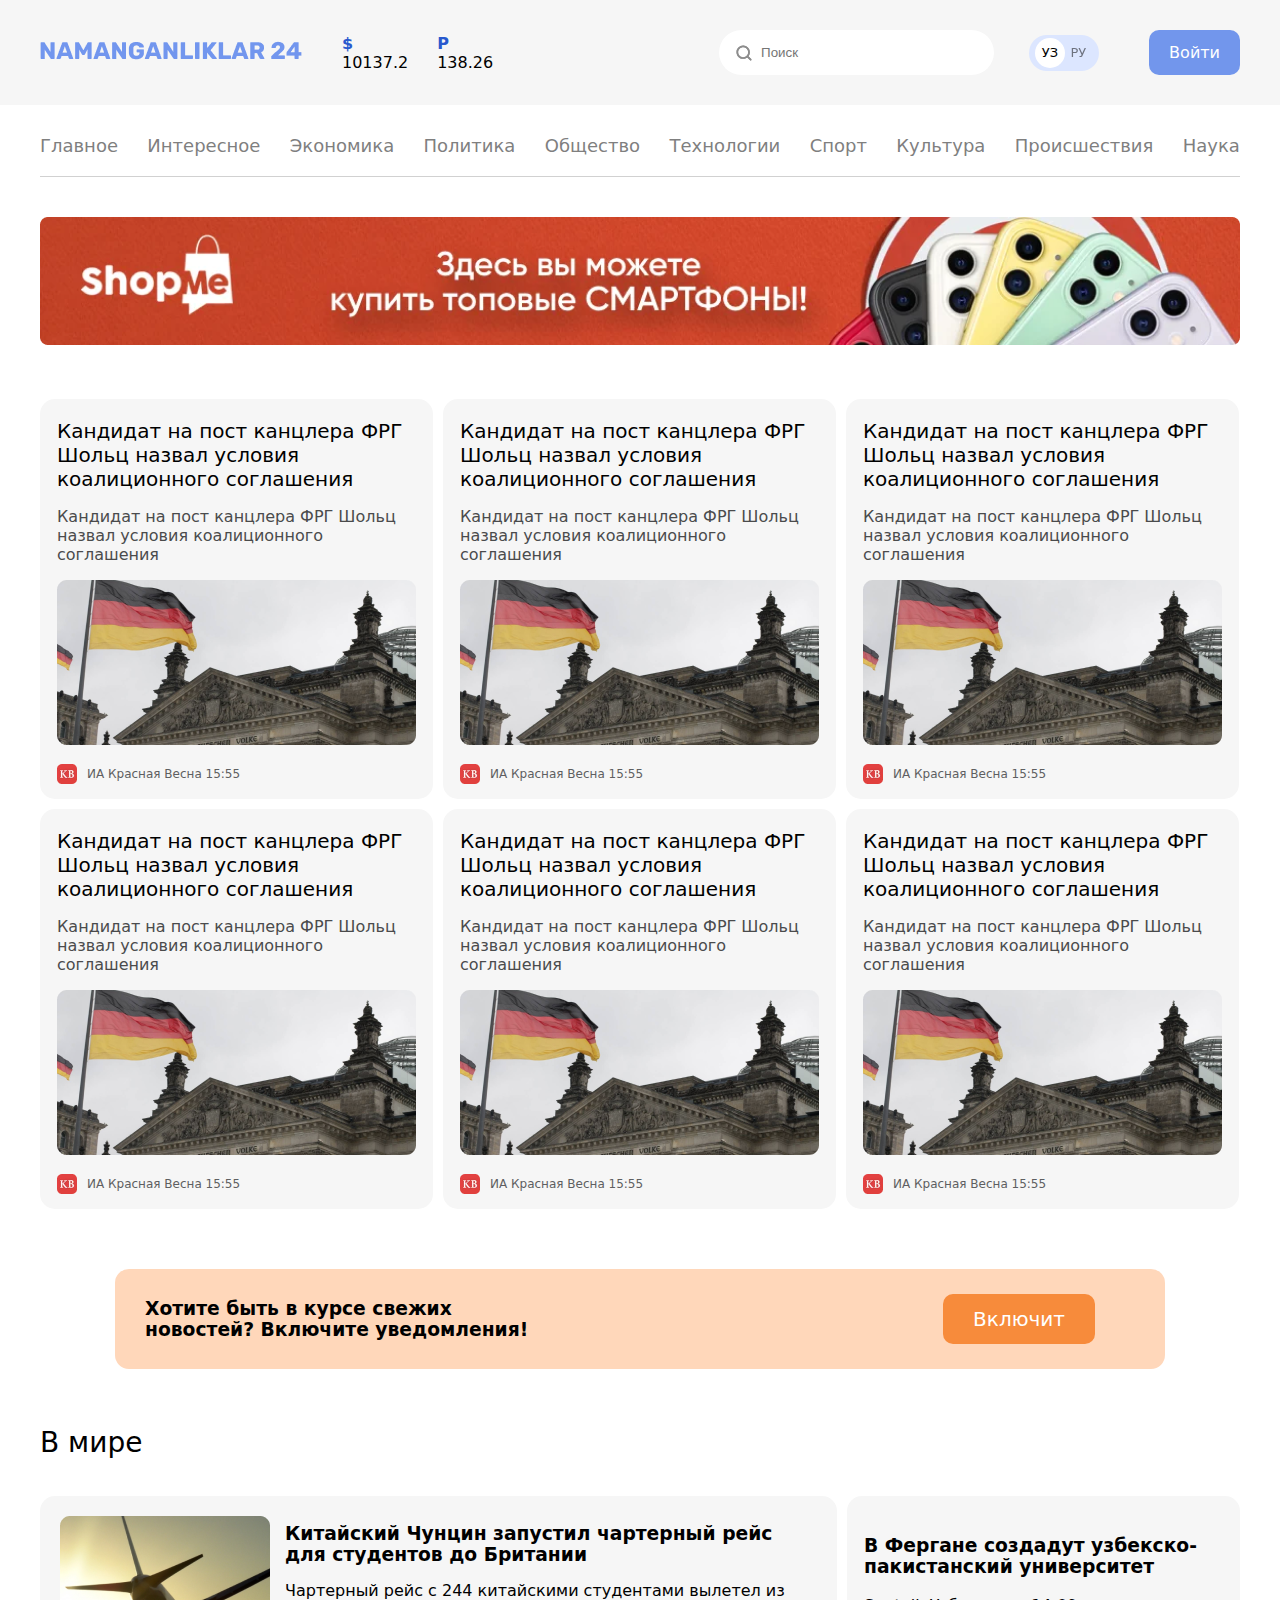
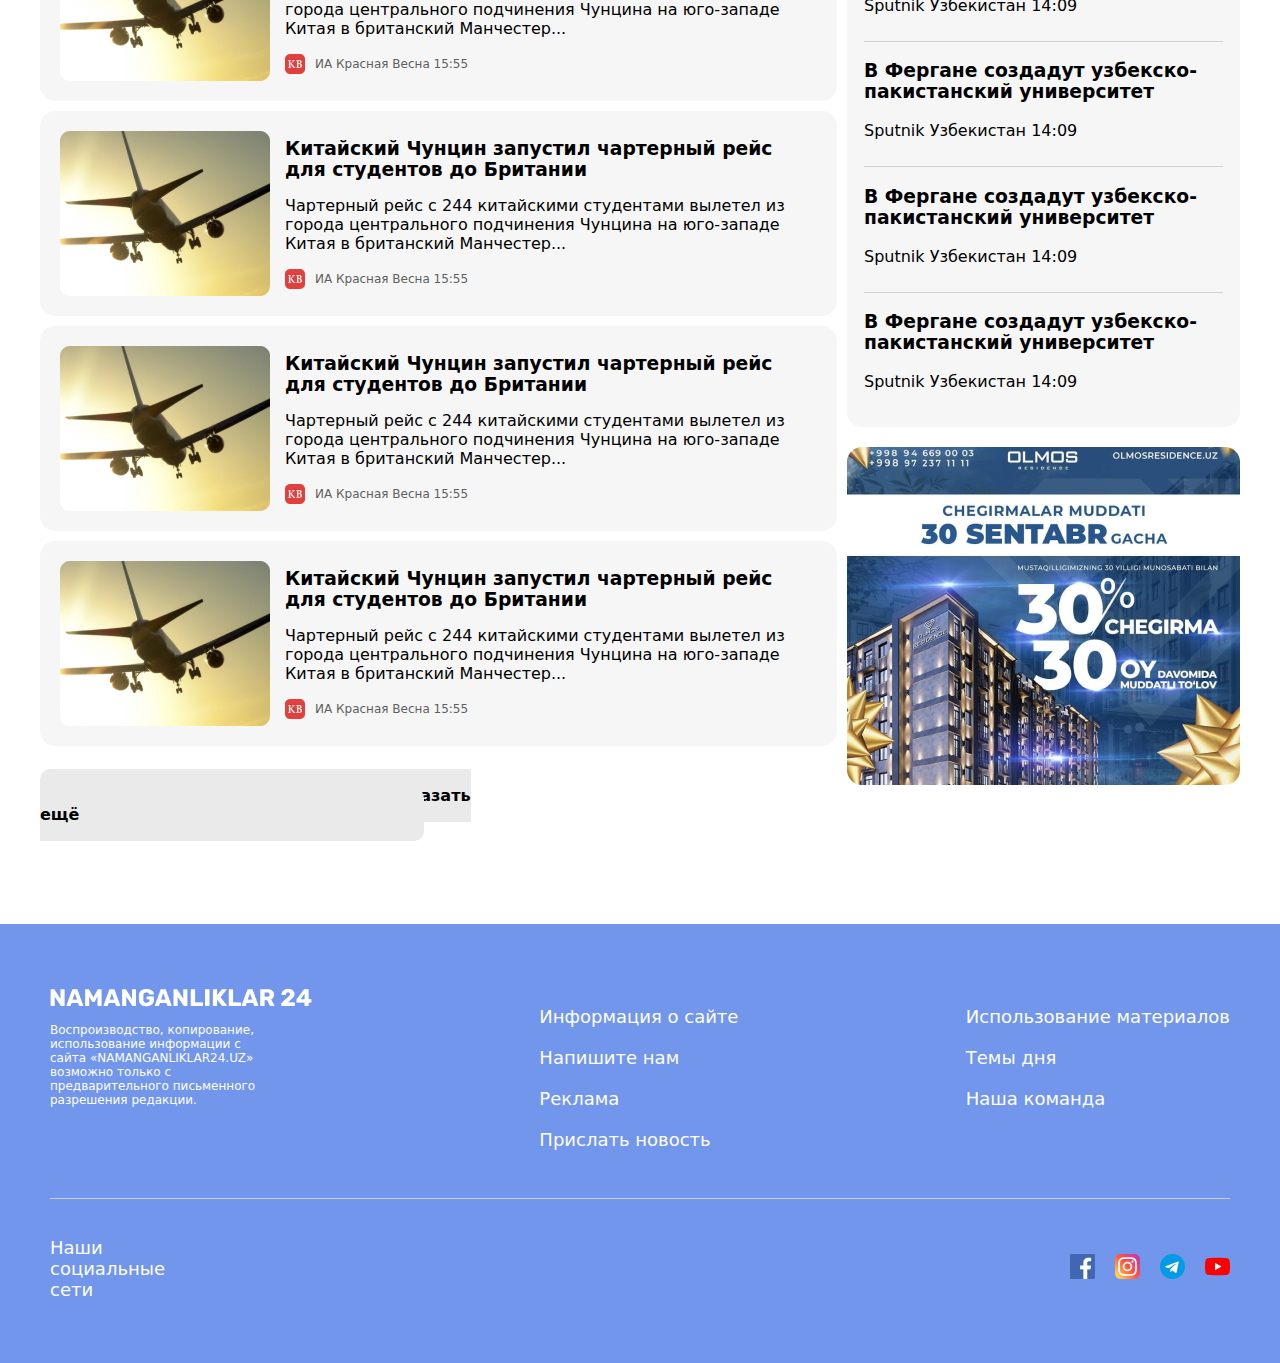
==== index.html @ e64ef589 "namanganliklar is over" ====
<!DOCTYPE html>
<html lang="en">

<head>
    <meta charset="UTF-8">
    <meta http-equiv="X-UA-Compatible" content="IE=edge">
    <meta name="viewport" content="width=device-width, initial-scale=1.0">
    <title> Namanganliklar 24 </title>
    <link rel="stylesheet" href="./css//main.css">
</head>

<body>

    <header class="header-wrapper">
        <div class="container">
            <div class="header-top">
                <a href="./index.html">
                    <img src="./images/logo.png" alt="">
                </a>
                <ul class="currency-list">
                    <li class="currency-list-item"><span class="currency-list-item-symbol">$</span> 10137.2</li>
                    <li class="currency-list-item-end"><span class="currency-list-item-symbol">P</span> 138.26</li>
                </ul>

                <ul class="searchbar-list">
                    <li class="searchbar-list-item-input">
                        <img src="./images/search.svg" alt="">
                        <input class="search-input" type="text" placeholder="Поиск">
                    </li>
                    <li class="searchbar-list-item-lang">
                        <div class="lang-uz">
                            <p class="lang-text">УЗ</p>
                        </div>
                        <div class="lang-ru">
                            <p class="lang-text">РУ</p>
                        </div>
                    </li>
                    <li class="searchbar-list-item-btn">
                        <a class="header-btn" href="#">Войти</a>
                    </li>
                </ul>
            </div>
        </div>
    </header>

    <!-- nav start -->

    <section>
        <div class="container">
            <ul class="nav-list">
                <li class="nav-list-item">Главное</li>
                <li class="nav-list-item">Интересное</li>
                <li class="nav-list-item">Экономика</li>
                <li class="nav-list-item">Политика</li>
                <li class="nav-list-item">Общество</li>
                <li class="nav-list-item">Технологии</li>
                <li class="nav-list-item">Спорт</li>
                <li class="nav-list-item">Культура</li>
                <li class="nav-list-item">Происшествия</li>
                <li class="nav-list-item">Наука</li>
            </ul>
            <aside class="shopme">
                <a href="#" target="blank">
                    <img src="./images/Shopme.png" width="1200" height="128" alt="Shompe banner">
                </a>
            </aside>
        </div>
    </section>

    <!-- News page start -->

    <section>
        <div class="container">
            <ul class="news-list">
                <li class="news-list-item">
                    <h2 class="news-subtilte">Кандидат на пост канцлера ФРГ Шольц назвал условия коалиционного
                        соглашения</h2>
                    <p class="news-list-item-text">Кандидат на пост канцлера ФРГ Шольц назвал условия коалиционного
                        соглашения</p>
                    <img src="./images//flag.png" alt="">
                    <div class="news-list-item-end">
                        <img src="./images/flagin.png" alt="">
                        <p class="news-list-item-bottom-text">ИА Красная Весна <time datetime="2022-06-21 15:55">15:55
                                </timed>
                        </p>
                    </div>
                </li>
                <li class="news-list-item">
                    <h2 class="news-subtilte">Кандидат на пост канцлера ФРГ Шольц назвал условия коалиционного
                        соглашения</h2>
                    <p class="news-list-item-text">Кандидат на пост канцлера ФРГ Шольц назвал условия коалиционного
                        соглашения</p>
                    <img src="./images//flag.png" alt="">
                    <div class="news-list-item-end">
                        <img src="./images/flagin.png" alt="">
                        <p class="news-list-item-bottom-text">ИА Красная Весна <time datetime="2022-06-21 15:55">15:55
                                </timed>
                        </p>
                    </div>
                </li>
                <li class="news-list-item">
                    <h2 class="news-subtilte">Кандидат на пост канцлера ФРГ Шольц назвал условия коалиционного
                        соглашения</h2>
                    <p class="news-list-item-text">Кандидат на пост канцлера ФРГ Шольц назвал условия коалиционного
                        соглашения</p>
                    <img src="./images//flag.png" alt="">
                    <div class="news-list-item-end">
                        <img src="./images/flagin.png" alt="">
                        <p class="news-list-item-bottom-text">ИА Красная Весна <time datetime="2022-06-21 15:55">15:55
                                </timed>
                        </p>
                    </div>
                </li>
                <li class="news-list-item">
                    <h2 class="news-subtilte">Кандидат на пост канцлера ФРГ Шольц назвал условия коалиционного
                        соглашения</h2>
                    <p class="news-list-item-text">Кандидат на пост канцлера ФРГ Шольц назвал условия коалиционного
                        соглашения</p>
                    <img src="./images//flag.png" alt="">
                    <div class="news-list-item-end">
                        <img src="./images/flagin.png" alt="">
                        <p class="news-list-item-bottom-text">ИА Красная Весна <time datetime="2022-06-21 15:55">15:55
                                </timed>
                        </p>
                    </div>
                </li>
                <li class="news-list-item">
                    <h2 class="news-subtilte">Кандидат на пост канцлера ФРГ Шольц назвал условия коалиционного
                        соглашения</h2>
                    <p class="news-list-item-text">Кандидат на пост канцлера ФРГ Шольц назвал условия коалиционного
                        соглашения</p>
                    <img src="./images//flag.png" alt="">
                    <div class="news-list-item-end">
                        <img src="./images/flagin.png" alt="">
                        <p class="news-list-item-bottom-text">ИА Красная Весна <time datetime="2022-06-21 15:55">15:55
                                </timed>
                        </p>
                    </div>
                </li>
                <li class="news-list-item">
                    <h2 class="news-subtilte">Кандидат на пост канцлера ФРГ Шольц назвал условия коалиционного
                        соглашения</h2>
                    <p class="news-list-item-text">Кандидат на пост канцлера ФРГ Шольц назвал условия коалиционного
                        соглашения</p>
                    <img src="./images//flag.png" alt="">
                    <div class="news-list-item-end">
                        <img src="./images/flagin.png" alt="">
                        <p class="news-list-item-bottom-text">ИА Красная Весна <time datetime="2022-06-21 15:55">15:55
                                </timed>
                        </p>
                    </div>
                </li>
            </ul>
        </div>
    </section>

    <!-- Article start -->

    <article>
        <div class="container">
            <div class="article">
                <div class="article-title">
                    <h3>Хотите быть в курсе свежих новостей? Включите уведомления!</h3>
                </div>
                <a class="article-btn" href="#">Включит</a>
            </div>
        </div>
    </article>

    <!-- World news -->

    <section>
        <div class="container">
            <div class="world">
                <h2 class="world-title">В мире</h2>
            </div>
            <div class="world-news">
                <div class="world-news-start">
                    <ul class="world-start-list">
                        <li class="world-start-list-item">
                            <img src="./images/plane.png" alt="">
                            <div class="world-sart-item-wrapper">
                                <a class="world-start-item-link" href="#">
                                    <h3>Китайский Чунцин запустил чартерный рейс для студентов до Британии</h3>
                                </a>
                                <p>Чартерный рейс с 244 китайскими студентами вылетел из города центрального подчинения
                                    Чунцина на юго-западе Китая в британский Манчестер...</p>
                                <div class="news-list-item-end">
                                    <img src="./images/flagin.png" alt="">
                                    <p class="news-list-item-bottom-text">ИА Красная Весна <time
                                            datetime="2022-06-21 15:55">15:55</timed>
                                    </p>
                                </div>
                            </div>
                        </li>
                        <li class="world-start-list-item">
                            <img src="./images/plane.png" alt="">
                            <div class="world-sart-item-wrapper">
                                <a class="world-start-item-link" href="#">
                                    <h3>Китайский Чунцин запустил чартерный рейс для студентов до Британии</h3>
                                </a>
                                <p>Чартерный рейс с 244 китайскими студентами вылетел из города центрального подчинения
                                    Чунцина на юго-западе Китая в британский Манчестер...</p>
                                <div class="news-list-item-end">
                                    <img src="./images/flagin.png" alt="">
                                    <p class="news-list-item-bottom-text">ИА Красная Весна <time
                                            datetime="2022-06-21 15:55">15:55</timed>
                                    </p>
                                </div>
                            </div>
                        </li>
                        <li class="world-start-list-item">
                            <img src="./images/plane.png" alt="">
                            <div class="world-sart-item-wrapper">
                                <a class="world-start-item-link" href="#">
                                    <h3>Китайский Чунцин запустил чартерный рейс для студентов до Британии</h3>
                                </a>
                                <p>Чартерный рейс с 244 китайскими студентами вылетел из города центрального подчинения
                                    Чунцина на юго-западе Китая в британский Манчестер...</p>
                                <div class="news-list-item-end">
                                    <img src="./images/flagin.png" alt="">
                                    <p class="news-list-item-bottom-text">ИА Красная Весна <time
                                            datetime="2022-06-21 15:55">15:55</timed>
                                    </p>
                                </div>
                            </div>
                        </li>
                        <li class="world-start-list-item">
                            <img src="./images/plane.png" alt="">
                            <div class="world-sart-item-wrapper">
                                <a class="world-start-item-link" href="#">
                                    <h3>Китайский Чунцин запустил чартерный рейс для студентов до Британии</h3>
                                </a>
                                <p>Чартерный рейс с 244 китайскими студентами вылетел из города центрального подчинения
                                    Чунцина на юго-западе Китая в британский Манчестер...</p>
                                <div class="news-list-item-end">
                                    <img src="./images/flagin.png" alt="">
                                    <p class="news-list-item-bottom-text">ИА Красная Весна <time
                                            datetime="2022-06-21 15:55">15:55</timed>
                                    </p>
                                </div>
                            </div>
                        </li>
                    </ul>
                    <div class="show-more-wrapper">
                        <a class="show-more" href="#">Показать ещё </a>
                    </div>
                </div>
                <div class="world-news-end">
                    <ul class="world-end-list">
                        <li class="world-end-list-item">
                            <h3 class="world-list-item-end-subtilte">В Фергане создадут узбекско-пакистанский
                                университет</h3>
                            <p class="world-list-end-text">Sputnik Узбекистан <time>14:09</time></p>
                        </li>
                        <li class="world-end-list-item">
                            <h3 class="world-list-item-end-subtilte">В Фергане создадут узбекско-пакистанский
                                университет</h3>
                            <p class="world-list-end-text">Sputnik Узбекистан <time>14:09</time></p>
                        </li>
                        <li class="world-end-list-item">
                            <h3 class="world-list-item-end-subtilte">В Фергане создадут узбекско-пакистанский
                                университет</h3>
                            <p class="world-list-end-text">Sputnik Узбекистан <time>14:09</time></p>
                        </li>
                        <li class="world-end-list-item">
                            <h3 class="world-list-item-end-subtilte">В Фергане создадут узбекско-пакистанский
                                университет</h3>
                            <p class="world-list-end-text">Sputnik Узбекистан <time>14:09</time></p>
                        </li>
                    </ul>
                    <aside class="aside-olmos">
                        <a href="#">
                            <img src="./images//olmos.png" width="393" height="338" alt="Olmos-residence">
                        </a>
                    </aside>
                </div>
            </div>
        </div>
    </section>

    <footer class="footer-wrapper">
        <div class="container">
            <div class="footer">
                <div class="footer-top-item">
                    <div>
                        <a href="index.html">
                            <img src="./images/logo-white.png" alt="">
                        </a>
                        <div class="footer-text-p">
                            <p>Воспроизводство, копирование, использование информации с сайта «NAMANGANLIKLAR24.UZ»
                                возможно только с предварительного письменного разрешения редакции.</p>
                        </div>
                    </div>
                    <ul class="footer-list-start">
                        <li class="footer-list-start-item">Информация о сайте</li>
                        <li class="footer-list-start-item">Напишите нам</li>
                        <li class="footer-list-start-item">Реклама</li>
                        <li class="footer-list-start-item">Прислать новость</li>
                    </ul>
                    <ul class="footer-list-end">
                        <li class="footer-list-end-item">Использование материалов</li>
                        <li class="footer-list-end-item">Темы дня</li>
                        <li class="footer-list-end-item">Наша команда</li>
                    </ul>
                </div>

                <div class="footer-seperator"></div>
                <div class="footer-bottom-item">
                    <div class="copyright-wrapper">
                        <p class="copyright">Наши социальные сети</p>
                    </div>
                    <ul class="footer-list-icon">
                        <li class="footer-list-icon-item">
                            <a href="https://www.facebook.com/" target="blank">
                                <img src="./images/facebook.png" alt="">
                            </a>
                        </li>
                        <li class="footer-list-icon-item">
                            <a href="https://www.twitter.com/" target="blank">
                                <img src="./images/instagram.png" alt="">
                            </a>
                        </li>
                        <li class="footer-list-icon-item">
                            <a href="https://www.instagram.com/" target="blank">
                                <img src="./images/telegram.png" alt="">
                            </a>
                        </li>
                        <li class="footer-list-icon-item">
                            <a href="https://www.instagram.com/" target="blank">
                                <img src="./images/youtube.png" alt="">
                            </a>
                        </li>
                    </ul>
                </div>
            </div>
    </footer>
</body>

</html>
---- css/main.css ----
*{
    box-sizing: border-box;
}

body{
    margin: 0;
    font-family: system-ui, -apple-system, BlinkMacSystemFont, 'Segoe UI', Roboto, Oxygen, Ubuntu, Cantarell, 'Open Sans', 'Helvetica Neue', sans-serif;
}

.container{
    width: 1240px;
    margin: 0 auto;
    padding: 0px 20px;
}

.header-wrapper{
    background-color: #F6F6F6;
    padding: 30px 0px;
}

.header-top{
    display: flex;
    align-items: center;
}

.currency-list{
    display: flex;
    align-items: center;
    list-style: none;
    margin: 0;
    padding: 0;
}

.currency-list-item{
    margin-right: 25px;
    margin-left: 40px;
}

.currency-list-item-symbol{
    font-size: 16px;
    font-weight: 750;
    color:#2959CE;
}

.searchbar-list{
    display: flex;
    align-items: center;
    margin: 0;
    padding: 0;
}

.searchbar-list-item{
    display: flex;
}

.searchbar-list-item-input{
    width: 275px;
    height: 45px;
    display: flex;
    align-items: center;
    margin-left: 220px;
    padding: 0px 15px;
    background: #FFFFFF;
    border-radius: 60px;
}

.search-input{
    margin-left: 5px;
    border: none;
    outline: none;
}

.searchbar-list-item-lang{
    display: flex;
    align-items: center;
    justify-content: space-around;
    width: 70px;
    background-color:#DCE6FF;
    border-radius: 40px;
    margin-left: 35px;
    padding: 3px 10px 3px 3px;
}

.lang-uz{
    width: 30px;
    height: 30px;
    display: flex;
    align-items: center;
    justify-content: center;
    border-radius: 50%;
    background-color: #fff;
}

.lang-ru{
    opacity: 0.5;
}

.lang-text{
    font-size: 13px;
    font-weight: 500;
    margin: 0;
}

.searchbar-list-item-btn{
    list-style: none;
    margin-left: 50px;
}

.header-btn{
    text-decoration: none;
    padding: 13px 20px;
    background: #7296EC;
    border-radius: 10px;
    color: #fff;
    font-weight: 500;
}

/* Nav start */

.nav-list{
    display: flex;
    align-items: center;
    justify-content: space-between;
    list-style: none;
    margin: 0;
    padding: 30px 0px 20px 0px;
    border-bottom: 1px solid #D1D1D1;
}

.nav-list-item{
    font-size: 18px;
    color:#7F7F7F;
    font-weight: 500;
}

.shopme{
    margin-top: 40px;
}

/* News page start */

.news-list{
    display: flex;
    flex-wrap: wrap;
    list-style: none;
    margin: 40px 0px 0px 0px;
    padding: 0;
}

.news-list-item{
    width: 393px;
    margin: 10px 10px 0px 0px;
    padding: 20px 17px 15px;
    background-color: #F6F6F6;
    border-radius: 15px;
}

.news-list-item:nth-child(3){
    margin-right: 0px;
}
.news-list-item:last-child{
    margin-right: 0px;
}

.news-subtilte{
    font-size: 20px;
    font-weight: 500;
    margin: 0;
}

.news-list-item-text{
    color: #4A4B4C;
    font-weight: 450;
}

.news-list-item-end{
    display: flex;
    align-items: center;
    margin: 15px 0px 0px 0px;
}

.news-list-item-bottom-text{
    font-size: 12px;
    margin: 0;
    margin-left: 10px;
    color: #5E5F61;
}

/* Article */

.article{
    width: 1050px;
    height: 100px;
    display: flex;
    align-items: center;
    justify-content: space-between;
    background-color: #FFD7BA;
    border-radius: 14px;
    margin: 0 auto;
    margin-top: 60px;
    padding: 0px 70px 0px 30px;
}

.article-title{
    width: 404px;
}

.article-btn{
    text-decoration: none;
    padding: 13px 30px;
    background: #F78B3B;
    border-radius: 10px;
    font-size: 20px;
    color: #fff;
    font-weight: 500;
}

/* World news start */

.world-news{
    display: flex;
    padding-bottom: 100px;
}

.world-title{
    font-size: 28px;
    font-weight: 500;
    line-height: 28px;
    margin-top: 60px;
}

.world-start-list{
    padding: 0;
}

.world-start-list-item{
    width: 797px;
    display: flex;
    align-items: center;
    margin-top: 10px;
    padding: 20px 20px;
    background-color: #F6F6F6;
    border-radius: 15px;
}

.world-sart-item-wrapper{
    margin-left: 15px;
}

.world-start-item-link{
    text-decoration: none;
    color: #000;
}

.world-start-item-link h3{
    margin: 0;
}

.show-more-wrapper{
    margin-top: 40px;
}

.show-more{
    text-decoration: none;
    padding: 17px 345px;
    background-color:#EAEAEA;
    border-radius: 10px;
    color: #000;
    font-weight: 600;
}

.world-end-list{
    width: 393px;
    background: #F6F6F6;
    border-radius: 15px;
    margin-left: 10px;
    padding: 20px 17px;
    list-style: none;
}

.world-list-item-end-title{
    margin: 0;
}

.world-list-item-end-subtitle{
    font-size: 18px;
    font-weight: 500;
}

.world-end-list-item{
    padding-bottom: 10px;
    border-bottom: 1px solid #D2D2D2;
}

.world-end-list-item:last-child{
    border: none;
    padding: 0;
}
.aside-olmos{
    margin-top: 20px;
    margin-left: 10px;
}

/* Footer start */
.footer-wrapper{
    background-color: #7296EC;
}

.footer{
    width: 1180px;
    margin: 0 auto;
    padding-top: 64px;
    padding-bottom: 45px;
}

.footer-top-item{
    display: flex;
    justify-content: space-between;
}

.footer-text-p{
    width: 229px;
    font-size: 12px;
    font-weight: 500;
    color: #fff; 
    margin-bottom: 58px;  
}

.footer-list-start{
    list-style: none;
    font-size: 18px;
    color: #fff;
    font-weight: 500;
}

.footer-list-start-item{
    margin-top: 20px;
}

.footer-list-start-item:nth-child(1){
    margin-top: 0;
}

.footer-list-end{
    list-style: none;
    font-size: 18px;
    color: #fff;
    font-weight: 500;
}

.footer-list-end-item{
    margin-top: 20px;
}

.footer-list-end-item:nth-child(1){
    margin-top: 0;
}

.footer-seperator{
    width: 100%;
    height: 1px;
    margin: 30px 0px 20px 0px;
    background-color:#CECECE;
}

.footer-bottom-item{
    display: flex;
    align-items: center;
    justify-content: space-between;
}

.copyright-wrapper{
    width: 160px;
}

.copyright{
    color: #fff;
    font-size: 18px;
    font-weight: 500;
}

.footer-list-icon{
    display: flex;
    align-items: center;
    list-style: none;
}

.footer-list-icon-item{
    margin-right: 20px;
}

.footer-list-icon-item:last-child{
    margin-right: 0;
}
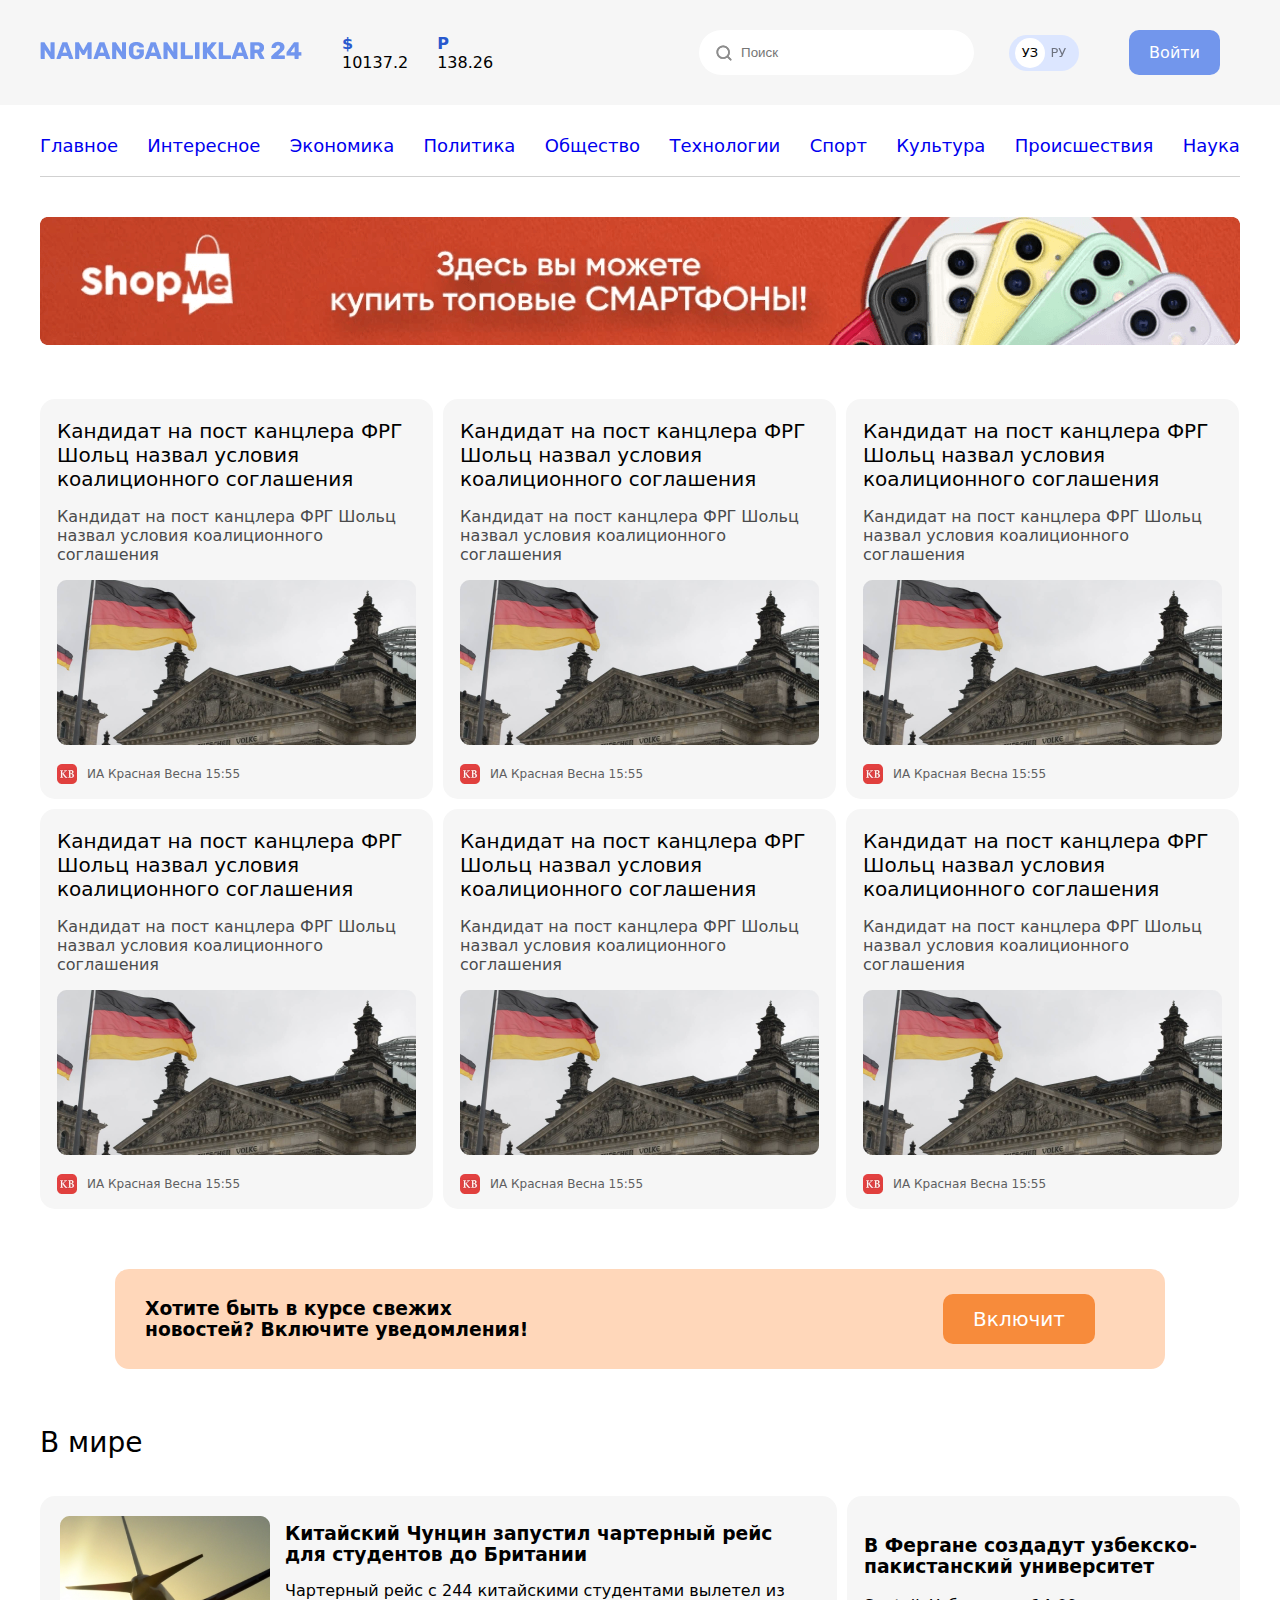
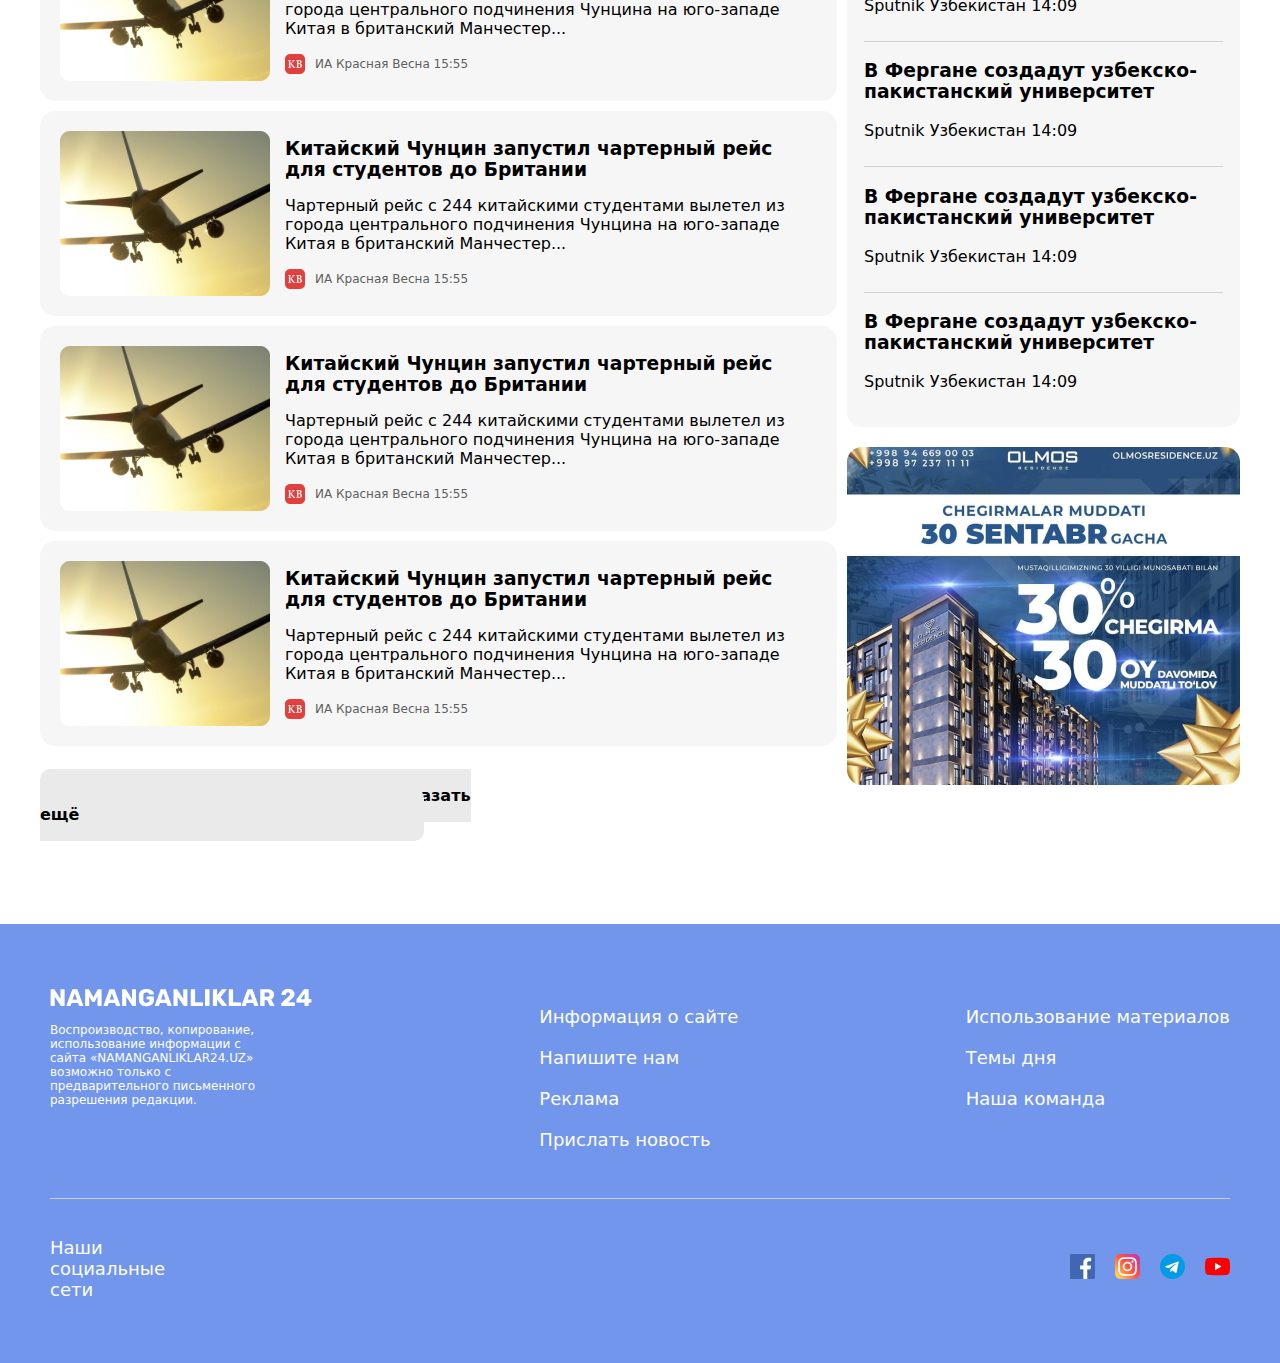
==== commit 29875eda: "Interesting page is over" ====
--- a/index.html
+++ b/index.html
@@ -48,25 +48,50 @@
     <section>
         <div class="container">
             <ul class="nav-list">
-                <li class="nav-list-item">Главное</li>
-                <li class="nav-list-item">Интересное</li>
-                <li class="nav-list-item">Экономика</li>
-                <li class="nav-list-item">Политика</li>
-                <li class="nav-list-item">Общество</li>
-                <li class="nav-list-item">Технологии</li>
-                <li class="nav-list-item">Спорт</li>
-                <li class="nav-list-item">Культура</li>
-                <li class="nav-list-item">Происшествия</li>
-                <li class="nav-list-item">Наука</li>
+                <li class="nav-list-item">
+                    <a href="index.html">Главное</a>
+                </li>
+                <li class="nav-list-item">
+                    <a href="interesting.html">Интересное</a>
+                </li>
+                <li class="nav-list-item">
+                    <a href="#">Экономика</a>
+                </li>
+                <li class="nav-list-item">
+                    <a href="#">Политика</a>
+                </li>
+                <li class="nav-list-item">
+                    <a href="#">Общество</a>
+                </li>
+                <li class="nav-list-item">
+                    <a href="#">Технологии</a>
+                </li>
+                <li class="nav-list-item">
+                    <a href="#">Спорт</a>
+                </li>
+                <li class="nav-list-item">
+                    <a href="#">Культура</a>
+                </li>
+                <li class="nav-list-item">
+                    <a href="#">Происшествия</a>
+                </li>
+                <li class="nav-list-item">
+                    <a href="#">Наука</a>
+                </li>
             </ul>
             <aside class="shopme">
                 <a href="#" target="blank">
-                    <img src="./images/Shopme.png" width="1200" height="128" alt="Shompe banner">
+                    <img src="./images/shop-me-red.png"
+                     width="1200" 
+                     height="128"
+                     srcset="./images/shop-me-red.png 1x, ./images/shop-me-red-retina.png 2x"
+                     alt="Shompe banner">
                 </a>
             </aside>
         </div>
     </section>
 
+    
     <!-- News page start -->
 
     <section>
--- a/css/main.css
+++ b/css/main.css
@@ -15,10 +15,11 @@
 
 .header-wrapper{
     background-color: #F6F6F6;
+}
+
+.header-top{
+    width: 1180px;
     padding: 30px 0px;
-}
-
-.header-top{
     display: flex;
     align-items: center;
 }
@@ -58,7 +59,7 @@
     height: 45px;
     display: flex;
     align-items: center;
-    margin-left: 220px;
+    margin-left: 200px;
     padding: 0px 15px;
     background: #FFFFFF;
     border-radius: 60px;
@@ -127,9 +128,9 @@
     border-bottom: 1px solid #D1D1D1;
 }
 
-.nav-list-item{
-    font-size: 18px;
-    color:#7F7F7F;
+.nav-list-item a{
+    text-decoration: none;
+    font-size: 18px;
     font-weight: 500;
 }
 
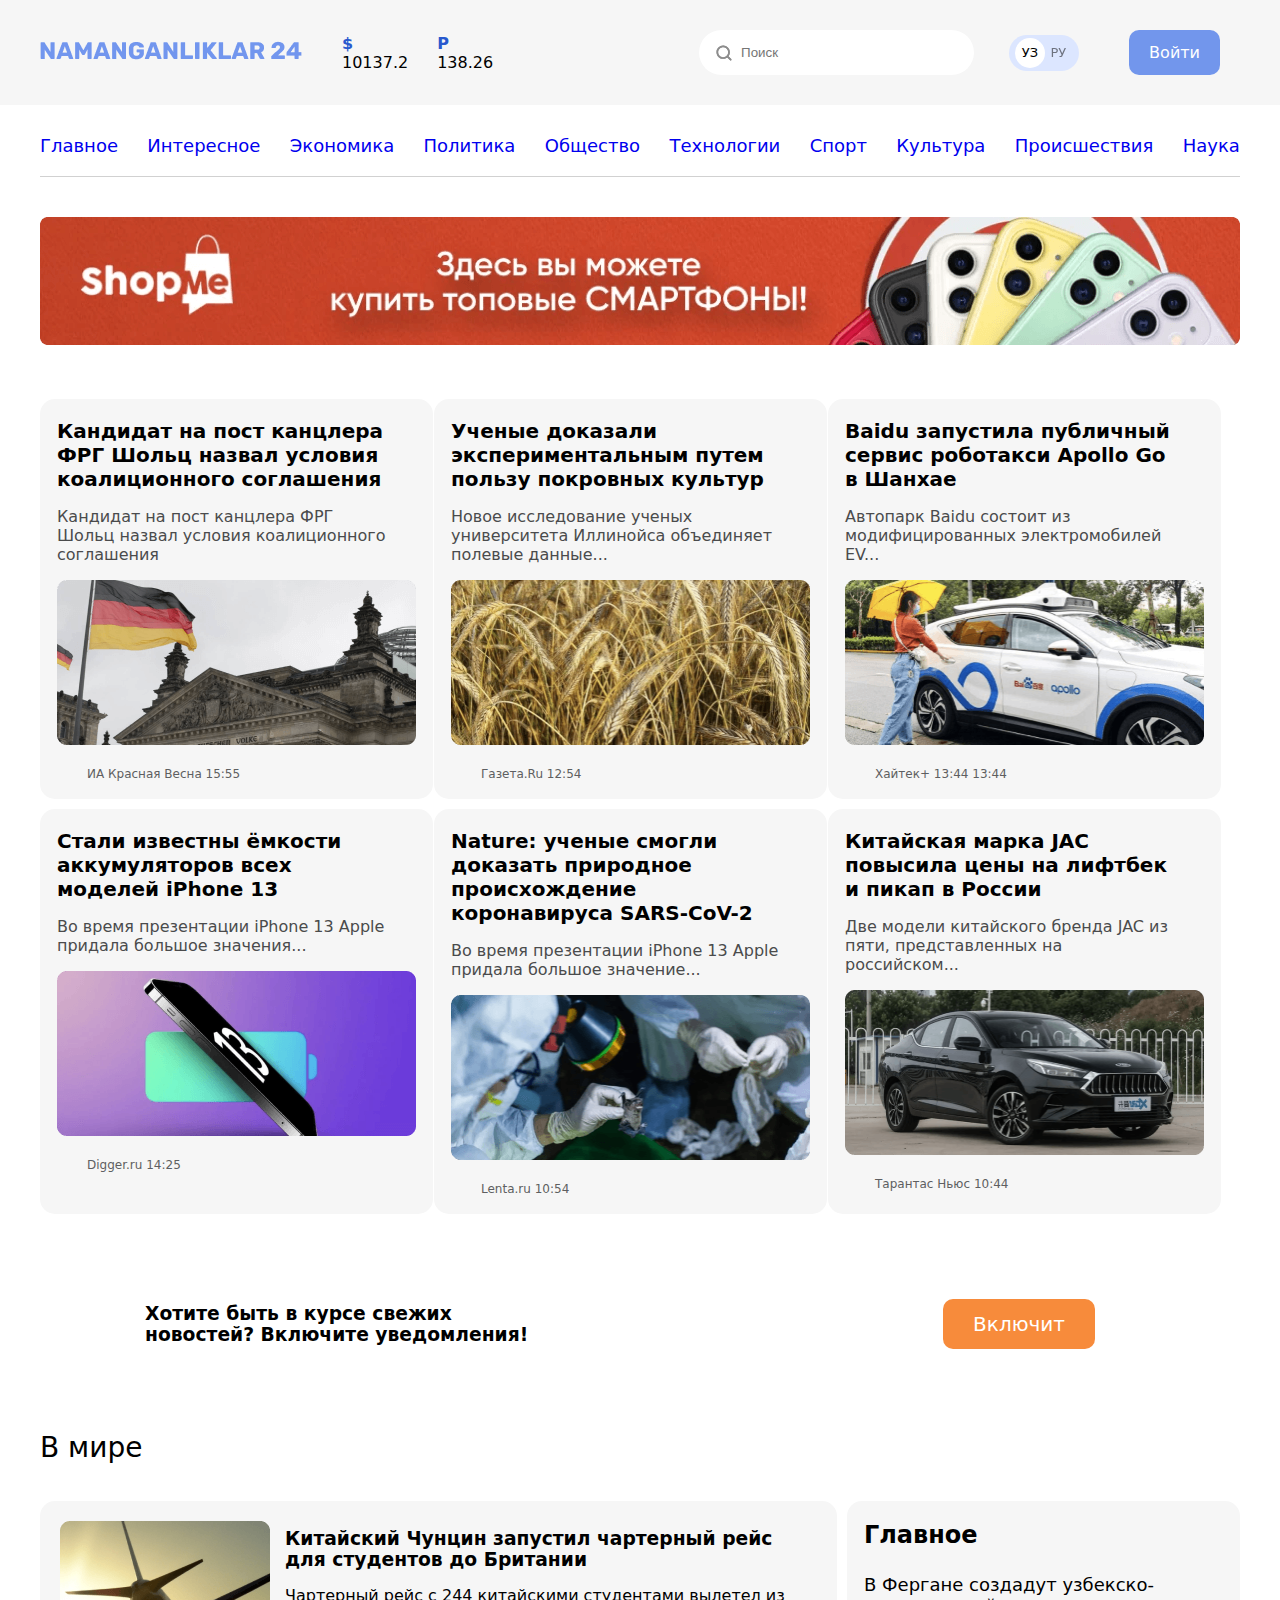
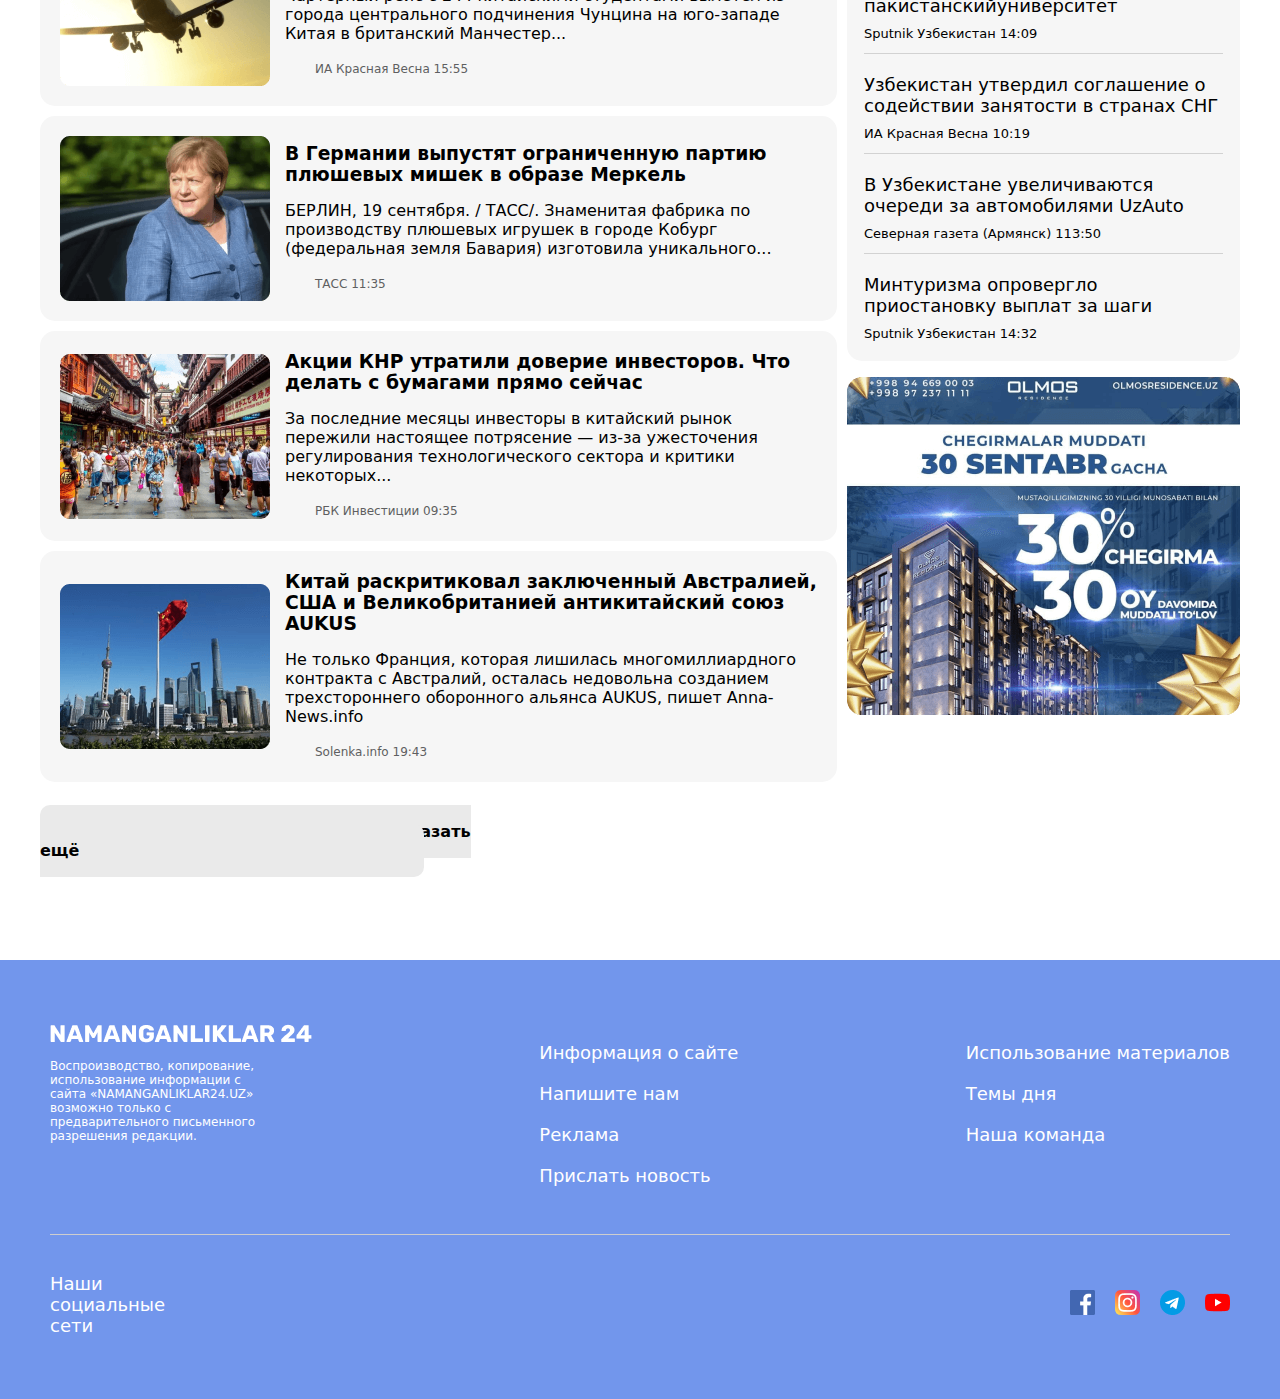
==== commit 79065f65: "Add to background image and before-after" ====
--- a/index.html
+++ b/index.html
@@ -81,10 +81,10 @@
             </ul>
             <aside class="shopme">
                 <a href="#" target="blank">
-                    <img src="./images/shop-me-red.png"
+                    <img src="./images/shopme.png"
                      width="1200" 
                      height="128"
-                     srcset="./images/shop-me-red.png 1x, ./images/shop-me-red-retina.png 2x"
+                     srcset="./images/shopme.png 1x, ./images/2x/shopme2x.png 2x"
                      alt="Shompe banner">
                 </a>
             </aside>
@@ -102,76 +102,89 @@
                         соглашения</h2>
                     <p class="news-list-item-text">Кандидат на пост канцлера ФРГ Шольц назвал условия коалиционного
                         соглашения</p>
-                    <img src="./images//flag.png" alt="">
+                    <img src="./images/flag1x.png" 
+                    width="359"
+                    height="165"
+                    srcset="images/flag1x.png 1x, images/2x/flag2x.png 2x"
+                    alt="Germany flag">
                     <div class="news-list-item-end">
-                        <img src="./images/flagin.png" alt="">
-                        <p class="news-list-item-bottom-text">ИА Красная Весна <time datetime="2022-06-21 15:55">15:55
-                                </timed>
-                        </p>
-                    </div>
-                </li>
-                <li class="news-list-item">
-                    <h2 class="news-subtilte">Кандидат на пост канцлера ФРГ Шольц назвал условия коалиционного
-                        соглашения</h2>
-                    <p class="news-list-item-text">Кандидат на пост канцлера ФРГ Шольц назвал условия коалиционного
-                        соглашения</p>
-                    <img src="./images//flag.png" alt="">
-                    <div class="news-list-item-end">
-                        <img src="./images/flagin.png" alt="">
-                        <p class="news-list-item-bottom-text">ИА Красная Весна <time datetime="2022-06-21 15:55">15:55
-                                </timed>
-                        </p>
-                    </div>
-                </li>
-                <li class="news-list-item">
-                    <h2 class="news-subtilte">Кандидат на пост канцлера ФРГ Шольц назвал условия коалиционного
-                        соглашения</h2>
-                    <p class="news-list-item-text">Кандидат на пост канцлера ФРГ Шольц назвал условия коалиционного
-                        соглашения</p>
-                    <img src="./images//flag.png" alt="">
-                    <div class="news-list-item-end">
-                        <img src="./images/flagin.png" alt="">
-                        <p class="news-list-item-bottom-text">ИА Красная Весна <time datetime="2022-06-21 15:55">15:55
-                                </timed>
-                        </p>
-                    </div>
-                </li>
-                <li class="news-list-item">
-                    <h2 class="news-subtilte">Кандидат на пост канцлера ФРГ Шольц назвал условия коалиционного
-                        соглашения</h2>
-                    <p class="news-list-item-text">Кандидат на пост канцлера ФРГ Шольц назвал условия коалиционного
-                        соглашения</p>
-                    <img src="./images//flag.png" alt="">
-                    <div class="news-list-item-end">
-                        <img src="./images/flagin.png" alt="">
-                        <p class="news-list-item-bottom-text">ИА Красная Весна <time datetime="2022-06-21 15:55">15:55
-                                </timed>
-                        </p>
-                    </div>
-                </li>
-                <li class="news-list-item">
-                    <h2 class="news-subtilte">Кандидат на пост канцлера ФРГ Шольц назвал условия коалиционного
-                        соглашения</h2>
-                    <p class="news-list-item-text">Кандидат на пост канцлера ФРГ Шольц назвал условия коалиционного
-                        соглашения</p>
-                    <img src="./images//flag.png" alt="">
-                    <div class="news-list-item-end">
-                        <img src="./images/flagin.png" alt="">
-                        <p class="news-list-item-bottom-text">ИА Красная Весна <time datetime="2022-06-21 15:55">15:55
-                                </timed>
-                        </p>
-                    </div>
-                </li>
-                <li class="news-list-item">
-                    <h2 class="news-subtilte">Кандидат на пост канцлера ФРГ Шольц назвал условия коалиционного
-                        соглашения</h2>
-                    <p class="news-list-item-text">Кандидат на пост канцлера ФРГ Шольц назвал условия коалиционного
-                        соглашения</p>
-                    <img src="./images//flag.png" alt="">
-                    <div class="news-list-item-end">
-                        <img src="./images/flagin.png" alt="">
-                        <p class="news-list-item-bottom-text">ИА Красная Весна <time datetime="2022-06-21 15:55">15:55
-                                </timed>
+                        <p class="news-list-item-bottom-text">ИА Красная Весна 
+                            <time datetime="2022-06-21 15:55">15:55</timed>
+                        </p>
+                    </div>
+                </li>
+                <li class="news-list-item">
+                    <h2 class="news-subtilte">Ученые доказали экспериментальным путем пользу покровных культур</h2>
+                    <p class="news-list-item-text">Новое исследование ученых университета Иллинойса объединяет полевые данные... </p>
+                        <img src="./images/wheat.png" 
+                        width="359"
+                        height="165"
+                        srcset="images/wheat.png 1x, images/2x/wheat2x.png 2x"
+                        alt="Wheat">
+                    <div class="news-list-item-end wheat">
+                        <p class="news-list-item-bottom-text">
+                            Газета.Ru  
+                            <time datetime="2022-06-21 15:55">12:54</timed>
+                        </p>
+                    </div>
+                </li>
+                <li class="news-list-item">
+                    <h2 class="news-subtilte">Baidu запустила публичный сервис роботакси Apollo Go в Шанхае</h2>
+                    <p class="news-list-item-text">Автопарк Baidu состоит из модифицированных электромобилей EV... </p>
+                        <img src="./images/car1x.png" 
+                        width="359"
+                        height="165"
+                        srcset="images/car1x.png 1x, images/2x/car2x.png 2x"
+                        alt="Appolo car">
+                    <div class="news-list-item-end xaytek">
+                        <p class="news-list-item-bottom-text">
+                            Хайтек+ 13:44 
+                            <time datetime="2022-06-21 15:55">13:44</timed>
+                        </p>
+                    </div>
+                </li>
+                <li class="news-list-item">
+                    <h2 class="news-subtilte">Стали известны ёмкости аккумуляторов всех моделей iPhone 13</h2>
+                    <p class="news-list-item-text">Во время презентации iPhone 13 Apple придала большое значения...</p>
+                        <img src="./images/phone.png" 
+                        width="359"
+                        height="165"
+                        srcset="images/phone.png 1x, images/2x/phone2x.png 2x"
+                        alt="iPhone 13">
+                    <div class="news-list-item-end digger">
+                        <p class="news-list-item-bottom-text">
+                            Digger.ru  
+                            <time datetime="2022-06-21 15:55">14:25</timed>
+                        </p>
+                    </div>
+                </li>
+                <li class="news-list-item">
+                    <h2 class="news-subtilte">Nature: ученые смогли доказать природное происхождение коронавируса SARS-CoV-2</h2>
+                    <p class="news-list-item-text">Во время презентации iPhone 13 Apple придала большое значение...</p>
+                        <img src="./images/covid.png" 
+                        width="359"
+                        height="165"
+                        srcset="images/covid.png 1x, images/2x/covid2x.png 2x"
+                        alt="Covid 19">
+                    <div class="news-list-item-end lenta">
+                        <p class="news-list-item-bottom-text">
+                            Lenta.ru  
+                            <time datetime="2022-06-21 15:55">10:54</timed>
+                        </p>
+                    </div>
+                </li>
+                <li class="news-list-item">
+                    <h2 class="news-subtilte">Китайская марка JAC повысила цены на лифтбек и пикап в России</h2>
+                    <p class="news-list-item-text">Две модели китайского бренда JAC из пяти, представленных на российском...</p>
+                        <img src="./images/blackcar.png" 
+                        width="359"
+                        height="165"
+                        srcset="images/blackcar.png 1x, images/2x/blackcar2x.png 2x"
+                        alt="JAC brend in Russia">
+                    <div class="news-list-item-end tarantas">
+                        <p class="news-list-item-bottom-text">
+                            Тарантас Ньюс  
+                            <time datetime="2022-06-21 15:55">10:44</timed>
                         </p>
                     </div>
                 </li>
@@ -203,7 +216,11 @@
                 <div class="world-news-start">
                     <ul class="world-start-list">
                         <li class="world-start-list-item">
-                            <img src="./images/plane.png" alt="">
+                            <img src="./images/plane.png" 
+                            width="210"
+                            height="165"
+                            srcset="images/plane.png 1x, images/2x/plane2x.png 2x"
+                            alt="Plane">
                             <div class="world-sart-item-wrapper">
                                 <a class="world-start-item-link" href="#">
                                     <h3>Китайский Чунцин запустил чартерный рейс для студентов до Британии</h3>
@@ -211,7 +228,6 @@
                                 <p>Чартерный рейс с 244 китайскими студентами вылетел из города центрального подчинения
                                     Чунцина на юго-западе Китая в британский Манчестер...</p>
                                 <div class="news-list-item-end">
-                                    <img src="./images/flagin.png" alt="">
                                     <p class="news-list-item-bottom-text">ИА Красная Весна <time
                                             datetime="2022-06-21 15:55">15:55</timed>
                                     </p>
@@ -219,49 +235,55 @@
                             </div>
                         </li>
                         <li class="world-start-list-item">
-                            <img src="./images/plane.png" alt="">
+                            <img src="./images/women.png" 
+                            width="210"
+                            height="165"
+                            srcset="images/women.png 1x, images/2x/women2x.png 2x"
+                            alt="Germany toys">
                             <div class="world-sart-item-wrapper">
                                 <a class="world-start-item-link" href="#">
-                                    <h3>Китайский Чунцин запустил чартерный рейс для студентов до Британии</h3>
+                                    <h3>В Германии выпустят ограниченную партию плюшевых мишек в образе Меркель</h3>
                                 </a>
-                                <p>Чартерный рейс с 244 китайскими студентами вылетел из города центрального подчинения
-                                    Чунцина на юго-западе Китая в британский Манчестер...</p>
-                                <div class="news-list-item-end">
-                                    <img src="./images/flagin.png" alt="">
-                                    <p class="news-list-item-bottom-text">ИА Красная Весна <time
-                                            datetime="2022-06-21 15:55">15:55</timed>
+                                <p>БЕРЛИН, 19 сентября. / ТАСС/. Знаменитая фабрика по производству плюшевых игрушек в городе Кобург (федеральная земля Бавария) изготовила уникального...</p>
+                                <div class="news-list-item-end tacc">
+                                    <p class="news-list-item-bottom-text">ТАСС <time
+                                            datetime="2022-06-21 15:55">11:35</timed>
                                     </p>
                                 </div>
                             </div>
                         </li>
                         <li class="world-start-list-item">
-                            <img src="./images/plane.png" alt="">
+                            <img src="./images/people.png" 
+                            width="210"
+                            height="165"
+                            srcset="images/people.png 1x, images/2x/people2x.png 2x"
+                            alt="China action">
                             <div class="world-sart-item-wrapper">
                                 <a class="world-start-item-link" href="#">
-                                    <h3>Китайский Чунцин запустил чартерный рейс для студентов до Британии</h3>
+                                    <h3>Акции КНР утратили доверие инвесторов. Что делать с бумагами прямо сейчас</h3>
                                 </a>
-                                <p>Чартерный рейс с 244 китайскими студентами вылетел из города центрального подчинения
-                                    Чунцина на юго-западе Китая в британский Манчестер...</p>
-                                <div class="news-list-item-end">
-                                    <img src="./images/flagin.png" alt="">
-                                    <p class="news-list-item-bottom-text">ИА Красная Весна <time
-                                            datetime="2022-06-21 15:55">15:55</timed>
+                                <p>За последние месяцы инвесторы в китайский рынок пережили настоящее потрясение — из-за ужесточения регулирования технологического сектора и критики некоторых...</p>
+                                <div class="news-list-item-end rbk">
+                                    <p class="news-list-item-bottom-text">РБК Инвестиции <time
+                                            datetime="2022-06-21 15:55">09:35</timed>
                                     </p>
                                 </div>
                             </div>
                         </li>
                         <li class="world-start-list-item">
-                            <img src="./images/plane.png" alt="">
+                            <img src="./images/chinaflag.png" 
+                            width="210"
+                            height="165"
+                            srcset="images/chinaflag.png 1x, images/2x/chinaflag2x.png 2x"
+                            alt="China flag">
                             <div class="world-sart-item-wrapper">
                                 <a class="world-start-item-link" href="#">
-                                    <h3>Китайский Чунцин запустил чартерный рейс для студентов до Британии</h3>
+                                    <h3>Китай раскритиковал заключенный Австралией, США и Великобританией антикитайский союз AUKUS</h3>
                                 </a>
-                                <p>Чартерный рейс с 244 китайскими студентами вылетел из города центрального подчинения
-                                    Чунцина на юго-западе Китая в британский Манчестер...</p>
-                                <div class="news-list-item-end">
-                                    <img src="./images/flagin.png" alt="">
-                                    <p class="news-list-item-bottom-text">ИА Красная Весна <time
-                                            datetime="2022-06-21 15:55">15:55</timed>
+                                <p>Не только Франция, которая лишилась многомиллиардного контракта с Австралий, осталась недовольна созданием трехстороннего оборонного альянса AUKUS, пишет Anna-News.info</p>
+                                <div class="news-list-item-end solenko">
+                                    <p class="news-list-item-bottom-text">Solenka.info <time
+                                            datetime="2022-06-21 15:55">19:43</timed>
                                     </p>
                                 </div>
                             </div>
@@ -273,30 +295,31 @@
                 </div>
                 <div class="world-news-end">
                     <ul class="world-end-list">
+                        <h2 class="world-end-list-main-title">Главное</h2>
                         <li class="world-end-list-item">
-                            <h3 class="world-list-item-end-subtilte">В Фергане создадут узбекско-пакистанский
-                                университет</h3>
-                            <p class="world-list-end-text">Sputnik Узбекистан <time>14:09</time></p>
+                            <h3 class="world-list-item-end-subtitle">В Фергане создадут узбекско-пакистанскийуниверситет</h3>
+                            <p class="world-list-end-text">Sputnik Узбекистан <time datetime="2022-06-26">14:09</time></p>
                         </li>
                         <li class="world-end-list-item">
-                            <h3 class="world-list-item-end-subtilte">В Фергане создадут узбекско-пакистанский
-                                университет</h3>
-                            <p class="world-list-end-text">Sputnik Узбекистан <time>14:09</time></p>
+                            <h3 class="world-list-item-end-subtitle">Узбекистан утвердил соглашение о содействии занятости в странах СНГ</h3>
+                            <p class="world-list-end-text">ИА Красная Весна  <time datetime="2022-06-26">10:19</time></p>
                         </li>
                         <li class="world-end-list-item">
-                            <h3 class="world-list-item-end-subtilte">В Фергане создадут узбекско-пакистанский
-                                университет</h3>
-                            <p class="world-list-end-text">Sputnik Узбекистан <time>14:09</time></p>
+                            <h3 class="world-list-item-end-subtitle">В Узбекистане увеличиваются очереди за автомобилями UzAuto</h3>
+                            <p class="world-list-end-text">Северная газета (Армянск)  <time datetime="2022-06-26">113:50</time></p>
                         </li>
                         <li class="world-end-list-item">
-                            <h3 class="world-list-item-end-subtilte">В Фергане создадут узбекско-пакистанский
-                                университет</h3>
-                            <p class="world-list-end-text">Sputnik Узбекистан <time>14:09</time></p>
+                            <h3 class="world-list-item-end-subtitle">Минтуризма опровергло приостановку выплат за шаги</h3>
+                            <p class="world-list-end-text">Sputnik Узбекистан <time datetime="2022-06-26">14:32</time></p>
                         </li>
                     </ul>
                     <aside class="aside-olmos">
                         <a href="#">
-                            <img src="./images//olmos.png" width="393" height="338" alt="Olmos-residence">
+                            <img src="./images//olmosresidence.png" 
+                            width="393" 
+                            height="338" 
+                            srcset="images/olmosresidence.png 1x, images/2x/olmos2x.png 2x"
+                            alt="Olmos residence">
                         </a>
                     </aside>
                 </div>
@@ -338,22 +361,22 @@
                     <ul class="footer-list-icon">
                         <li class="footer-list-icon-item">
                             <a href="https://www.facebook.com/" target="blank">
-                                <img src="./images/facebook.png" alt="">
+                                <img src="./images/facebook.png" alt="Facebook logo">
                             </a>
                         </li>
                         <li class="footer-list-icon-item">
                             <a href="https://www.twitter.com/" target="blank">
-                                <img src="./images/instagram.png" alt="">
+                                <img src="./images/instagram.png" alt="Twitter logo">
                             </a>
                         </li>
                         <li class="footer-list-icon-item">
                             <a href="https://www.instagram.com/" target="blank">
-                                <img src="./images/telegram.png" alt="">
+                                <img src="./images/telegram.png" alt="Telegram logo">
                             </a>
                         </li>
                         <li class="footer-list-icon-item">
                             <a href="https://www.instagram.com/" target="blank">
-                                <img src="./images/youtube.png" alt="">
+                                <img src="./images/youtube.png" alt="Youtube logo">
                             </a>
                         </li>
                     </ul>
--- a/css/main.css
+++ b/css/main.css
@@ -124,6 +124,7 @@
     justify-content: space-between;
     list-style: none;
     margin: 0;
+    margin-bottom: 40px;
     padding: 30px 0px 20px 0px;
     border-bottom: 1px solid #D1D1D1;
 }
@@ -134,9 +135,10 @@
     font-weight: 500;
 }
 
-.shopme{
-    margin-top: 40px;
-}
+.shop-me{
+    margin-bottom: 60px;
+}
+
 
 /* News page start */
 
@@ -150,8 +152,8 @@
 
 .news-list-item{
     width: 393px;
-    margin: 10px 10px 0px 0px;
-    padding: 20px 17px 15px;
+    margin: 10px 1px 0px 0px;
+    padding: 20px 43px 15px 17px;
     background-color: #F6F6F6;
     border-radius: 15px;
 }
@@ -159,13 +161,14 @@
 .news-list-item:nth-child(3){
     margin-right: 0px;
 }
+
 .news-list-item:last-child{
     margin-right: 0px;
 }
 
 .news-subtilte{
     font-size: 20px;
-    font-weight: 500;
+    font-weight: 650;
     margin: 0;
 }
 
@@ -180,12 +183,57 @@
     margin: 15px 0px 0px 0px;
 }
 
+.news-list-item-end::before{
+    width: 20px;
+    height: 20px;
+    display: block;
+    background-image: url('/namanganliklar/images/flagin.png');
+    content: '';
+}
+
+.wheat::before{
+    background-image: url('/namanganliklar/images/little-icon.png');
+}
+
+.xaytek::before{
+    background-image: url('/namanganliklar/images/little-icon2.png');
+}
+
+.digger::before{
+    background-image: url('/namanganliklar/images/little-icon3.png');
+}
+
+.lenta::before{
+    background-image: url('/namanganliklar/images/little-icon4.png');
+}
+
+.tarantas::before{
+    background-image: url('/namanganliklar/images/little-icon5.png');
+}
+
+.tacc::before{
+    background-image: url('/namanganliklar/images/little-icon6.png');
+}
+
+.rbk::before{
+    background-image: url('/namanganliklar/images/little-icon7.png');
+}
+
+.solenko::before{
+    background-image: url('/namanganliklar/images/small-icon6.png');
+}
+
+
+
+
 .news-list-item-bottom-text{
     font-size: 12px;
     margin: 0;
     margin-left: 10px;
     color: #5E5F61;
 }
+
+
 
 /* Article */
 
@@ -195,7 +243,7 @@
     display: flex;
     align-items: center;
     justify-content: space-between;
-    background-color: #FFD7BA;
+    background-image: url('/namanganliklar/images/notification\ background.png');
     border-radius: 14px;
     margin: 0 auto;
     margin-top: 60px;
@@ -279,18 +327,34 @@
     list-style: none;
 }
 
+.world-end-list-main-title{
+    margin: 0px 0px 25px 0px;
+}
+
 .world-list-item-end-title{
-    margin: 0;
+    margin: 0px 0px 8px 0px;
 }
 
 .world-list-item-end-subtitle{
+    margin: 0px;
+    margin-bottom: 10px;
     font-size: 18px;
     font-weight: 500;
 }
 
+.world-list-end-text{
+    margin: 0;
+    font-size: 13px;
+}
+
 .world-end-list-item{
-    padding-bottom: 10px;
+    margin-bottom: 20px;
+    padding-bottom: 12px;
     border-bottom: 1px solid #D2D2D2;
+}
+
+.world-end-list-item:last-child{
+    margin: 0;
 }
 
 .world-end-list-item:last-child{
@@ -298,7 +362,6 @@
     padding: 0;
 }
 .aside-olmos{
-    margin-top: 20px;
     margin-left: 10px;
 }
 
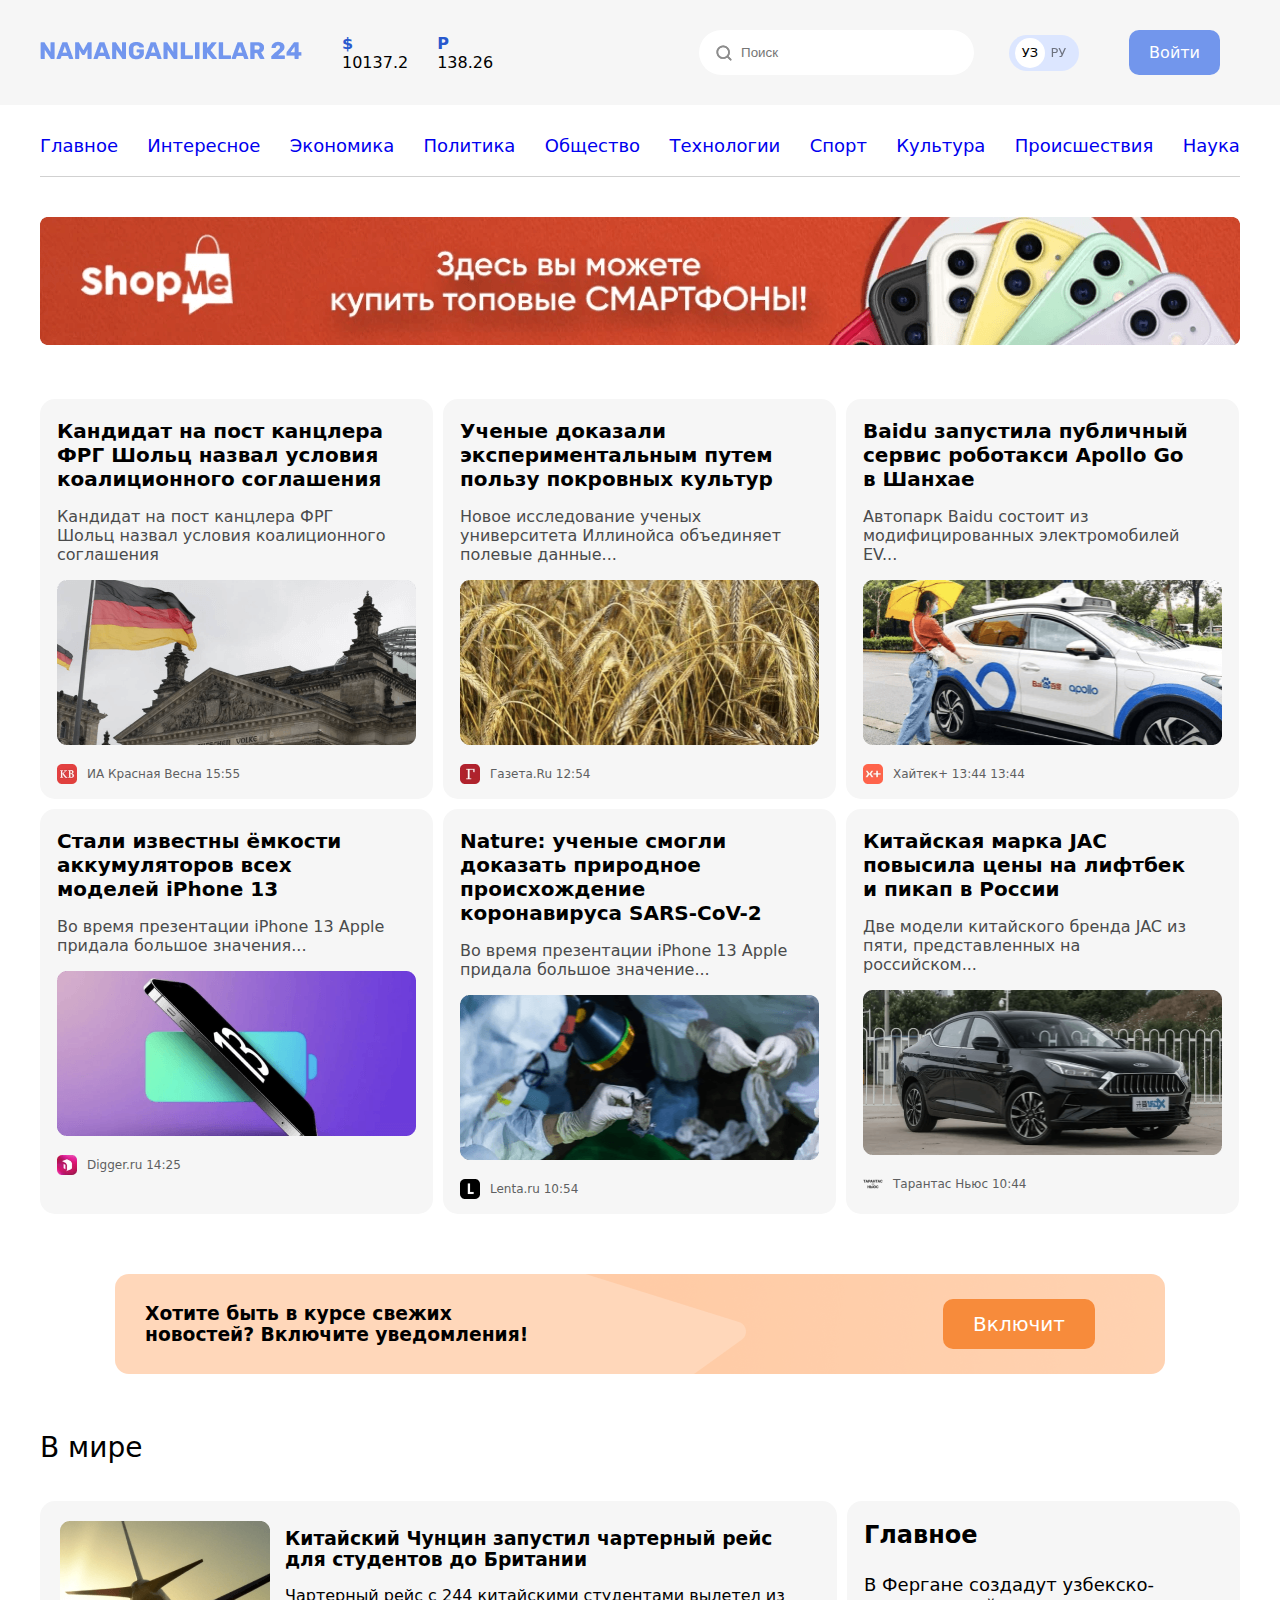
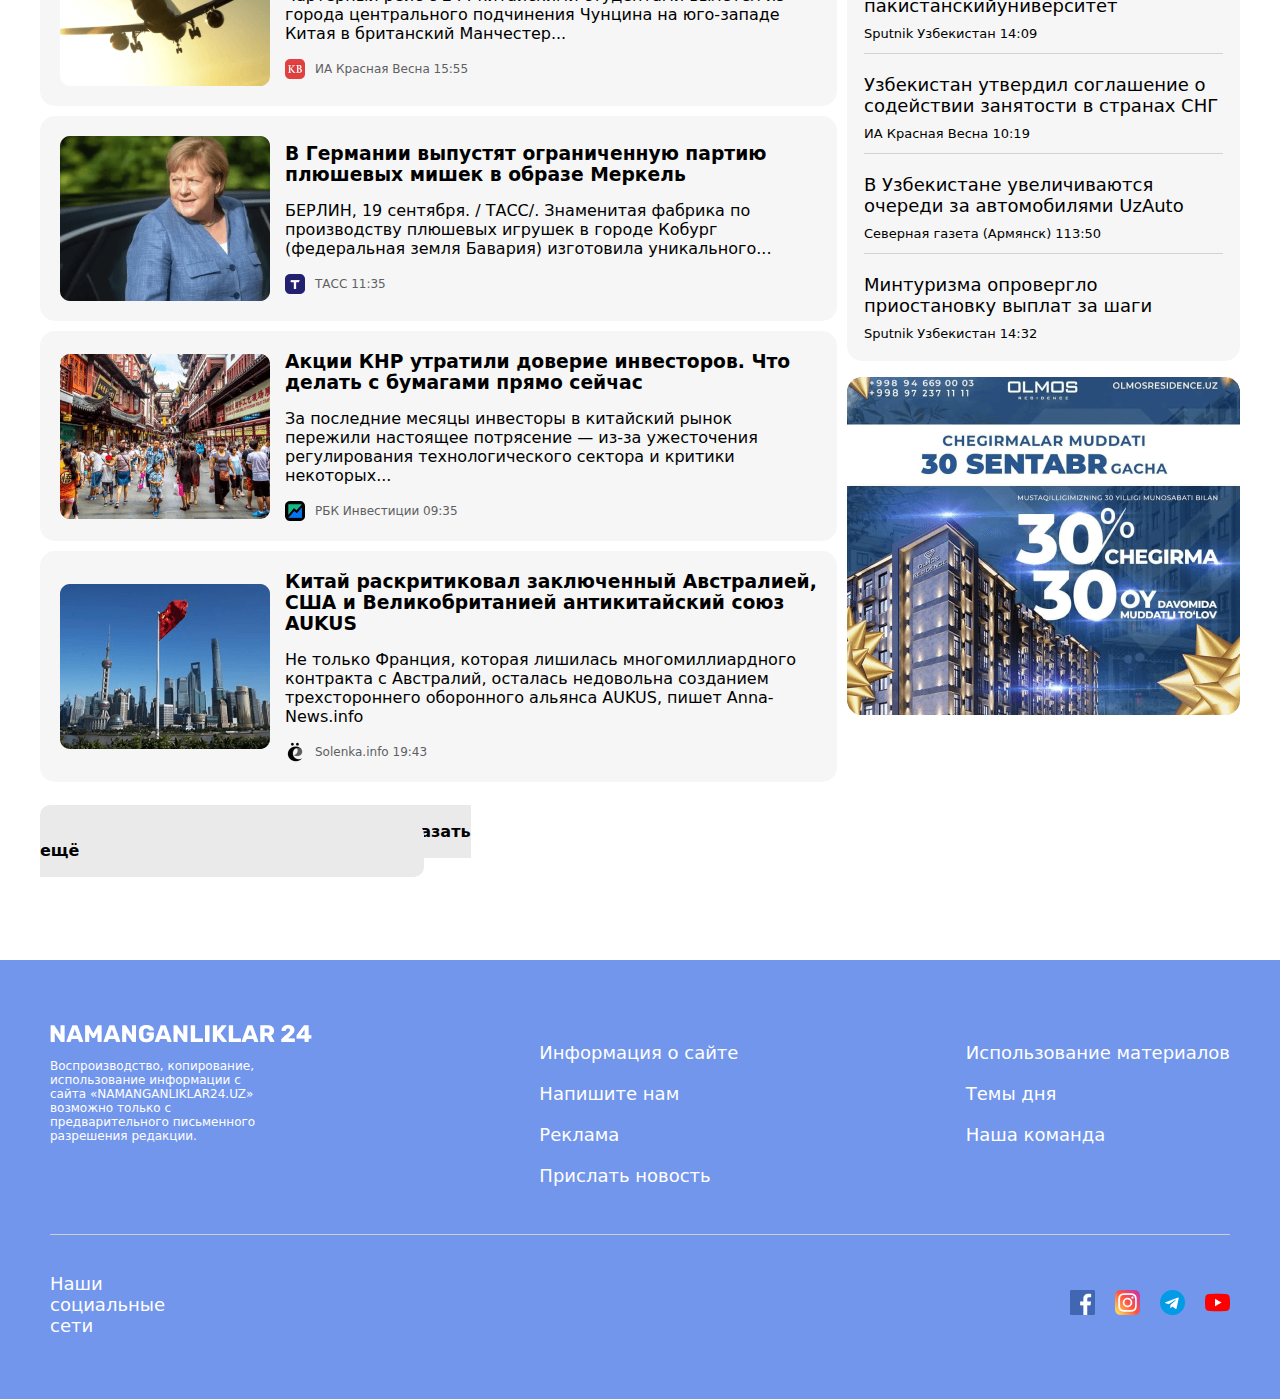
==== commit c7957244: "add back image" ====
--- a/index.html
+++ b/index.html
@@ -6,7 +6,7 @@
     <meta http-equiv="X-UA-Compatible" content="IE=edge">
     <meta name="viewport" content="width=device-width, initial-scale=1.0">
     <title> Namanganliklar 24 </title>
-    <link rel="stylesheet" href="./css//main.css">
+    <link rel="stylesheet" href="./css/main.css">
 </head>
 
 <body>
--- a/css/main.css
+++ b/css/main.css
@@ -152,7 +152,7 @@
 
 .news-list-item{
     width: 393px;
-    margin: 10px 1px 0px 0px;
+    margin: 10px 10px 0px 0px;
     padding: 20px 43px 15px 17px;
     background-color: #F6F6F6;
     border-radius: 15px;
@@ -187,40 +187,40 @@
     width: 20px;
     height: 20px;
     display: block;
-    background-image: url('/namanganliklar/images/flagin.png');
+    background-image: url("../images/flagin.png");
     content: '';
 }
 
 .wheat::before{
-    background-image: url('/namanganliklar/images/little-icon.png');
+    background-image: url("../images/little-icon.png");
 }
 
 .xaytek::before{
-    background-image: url('/namanganliklar/images/little-icon2.png');
+    background-image: url("../images/little-icon2.png");
 }
 
 .digger::before{
-    background-image: url('/namanganliklar/images/little-icon3.png');
+    background-image: url("../images/little-icon3.png");
 }
 
 .lenta::before{
-    background-image: url('/namanganliklar/images/little-icon4.png');
+    background-image: url("../images/little-icon4.png");
 }
 
 .tarantas::before{
-    background-image: url('/namanganliklar/images/little-icon5.png');
+    background-image: url("../images/little-icon5.png");
 }
 
 .tacc::before{
-    background-image: url('/namanganliklar/images/little-icon6.png');
+    background-image: url("../images/little-icon6.png");
 }
 
 .rbk::before{
-    background-image: url('/namanganliklar/images/little-icon7.png');
+    background-image: url("../images/little-icon7.png");
 }
 
 .solenko::before{
-    background-image: url('/namanganliklar/images/small-icon6.png');
+    background-image: url("../images/small-icon6.png");
 }
 
 
@@ -243,7 +243,7 @@
     display: flex;
     align-items: center;
     justify-content: space-between;
-    background-image: url('/namanganliklar/images/notification\ background.png');
+    background-image: url("../images/notification-background.png");
     border-radius: 14px;
     margin: 0 auto;
     margin-top: 60px;
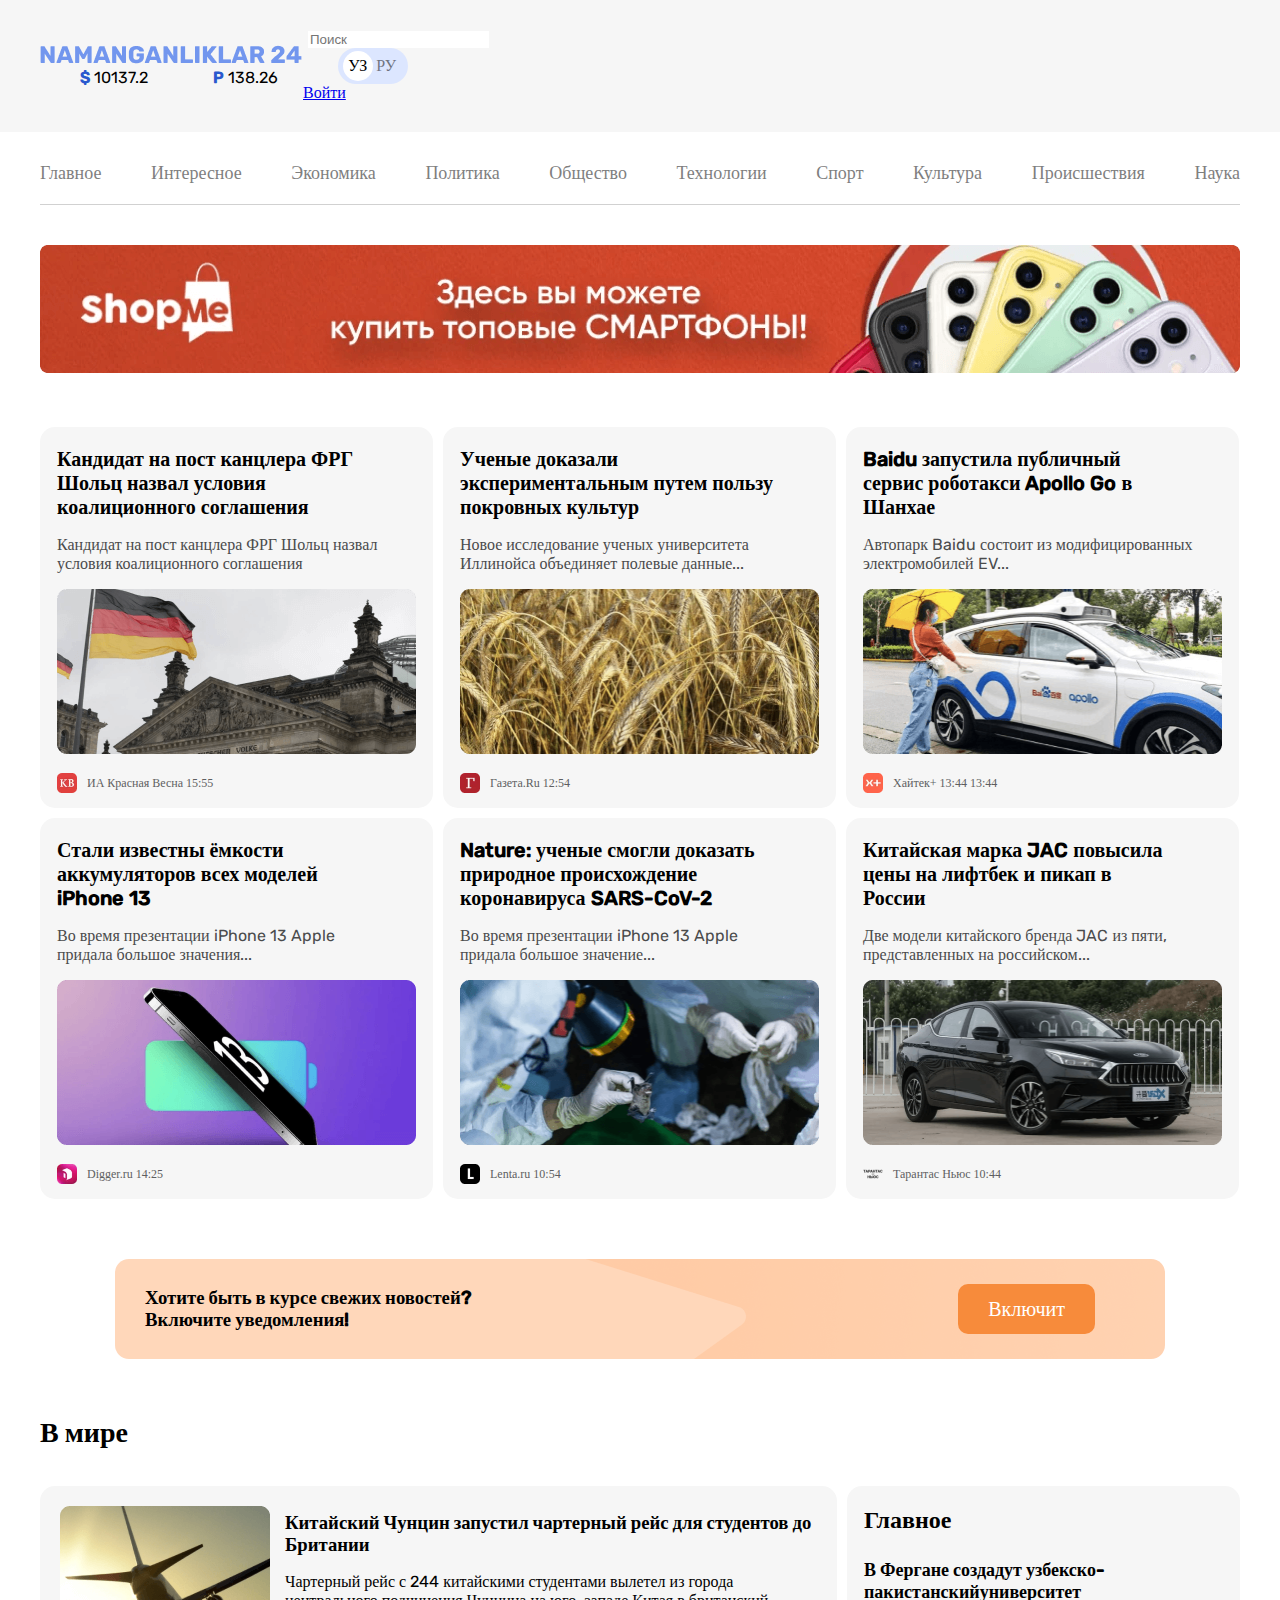
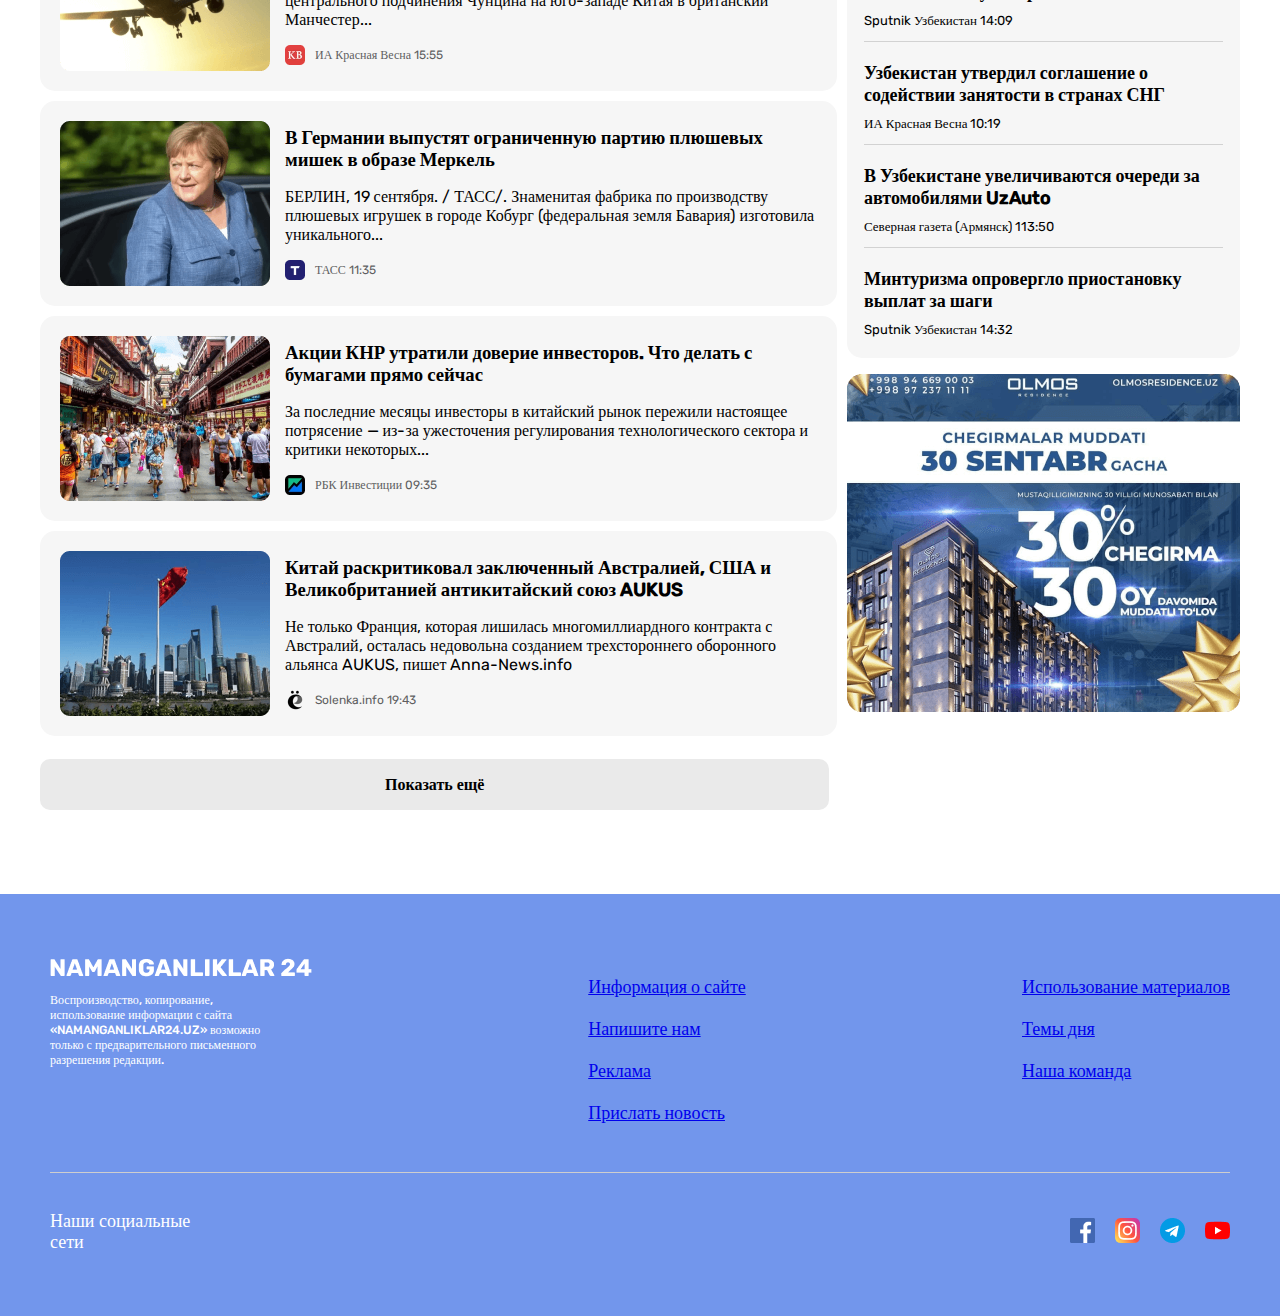
==== commit ffd69c6f: "Add to contact page" ====
--- a/index.html
+++ b/index.html
@@ -14,31 +14,25 @@
     <header class="header-wrapper">
         <div class="container">
             <div class="header-top">
-                <a href="./index.html">
-                    <img src="./images/logo.png" alt="">
-                </a>
-                <ul class="currency-list">
-                    <li class="currency-list-item"><span class="currency-list-item-symbol">$</span> 10137.2</li>
-                    <li class="currency-list-item-end"><span class="currency-list-item-symbol">P</span> 138.26</li>
-                </ul>
-
-                <ul class="searchbar-list">
-                    <li class="searchbar-list-item-input">
-                        <img src="./images/search.svg" alt="">
-                        <input class="search-input" type="text" placeholder="Поиск">
-                    </li>
-                    <li class="searchbar-list-item-lang">
-                        <div class="lang-uz">
-                            <p class="lang-text">УЗ</p>
-                        </div>
-                        <div class="lang-ru">
-                            <p class="lang-text">РУ</p>
-                        </div>
-                    </li>
-                    <li class="searchbar-list-item-btn">
-                        <a class="header-btn" href="#">Войти</a>
-                    </li>
-                </ul>
+               <div class="header-start">
+                    <a href="./index.html">
+                        <img src="./images/logo.png" alt="">
+                    </a>
+                    <ul class="currency-list">
+                        <li class="currency-list-item"><span class="currency-list-item-symbol">$</span> 10137.2</li>
+                        <li class="currency-list-item"><span class="currency-list-item-symbol">P</span> 138.26</li>
+                    </ul>
+               </div>
+                <div class="header-end">
+                    <form action="https://echo.htmlacademy.ru/" method="post" autocomplete="off">
+                        <input class="search-input" type="search" name="search_result" placeholder="Поиск">
+                    </form>
+                    <div class="searchbar-list-item-lang">
+                        <span class="lang-uz">УЗ</span>
+                        <span class="lang-ru">РУ</span>
+                    </div>
+                    <a class="header-btn-link" href="#">Войти</a>
+                </div>
             </div>
         </div>
     </header>
@@ -341,15 +335,29 @@
                         </div>
                     </div>
                     <ul class="footer-list-start">
-                        <li class="footer-list-start-item">Информация о сайте</li>
-                        <li class="footer-list-start-item">Напишите нам</li>
-                        <li class="footer-list-start-item">Реклама</li>
-                        <li class="footer-list-start-item">Прислать новость</li>
+                        <li class="footer-list-start-item">
+                            <a class="footer-item-link" href="#">Информация о сайте</a>
+                        </li>
+                        <li class="footer-list-start-item">
+                            <a class="footer-item-link" href="contact.html">Напишите нам</a>
+                        </li>
+                        <li class="footer-list-start-item">
+                            <a class="footer-item-link" href="#">Реклама</a>
+                        </li>
+                        <li class="footer-list-start-item">
+                            <a class="footer-item-link" href="#">Прислать новость</a>
+                        </li>
                     </ul>
                     <ul class="footer-list-end">
-                        <li class="footer-list-end-item">Использование материалов</li>
-                        <li class="footer-list-end-item">Темы дня</li>
-                        <li class="footer-list-end-item">Наша команда</li>
+                        <li class="footer-list-end-item">
+                            <a class="footer-item-link" href="#">Использование материалов</a>
+                        </li>
+                        <li class="footer-list-end-item">
+                            <a class="footer-item-link" href="#">Темы дня</a>
+                        </li>
+                        <li class="footer-list-end-item">
+                            <a class="footer-item-link" href="#">Наша команда</a>
+                        </li>
                     </ul>
                 </div>
 
@@ -383,6 +391,7 @@
                 </div>
             </div>
     </footer>
+
+    
 </body>
-
 </html>--- a/css/main.css
+++ b/css/main.css
@@ -1,10 +1,26 @@
+@font-face {
+    font-family: "Rubik";
+    font-display: swap;
+    font-weight: 400;
+    src:  url("../fonts/rubik-v20-latin-regular.woff") format("woff"),
+          url("../fonts/rubik-v20-latin-regular.woff2") format("woff2");
+        
+}
+
+@font-face {
+    font-family: "Rubik";
+    font-display: swap;
+    font-weight: 500;
+    src: url("../fonts/rubik-v20-latin-500.woff") format("woff"),
+         url("../fonts/rubik-v20-latin-500.woff2") format("woff2");
+}
+
 *{
     box-sizing: border-box;
 }
 
 body{
     margin: 0;
-    font-family: system-ui, -apple-system, BlinkMacSystemFont, 'Segoe UI', Roboto, Oxygen, Ubuntu, Cantarell, 'Open Sans', 'Helvetica Neue', sans-serif;
 }
 
 .container{
@@ -33,6 +49,7 @@
 }
 
 .currency-list-item{
+    font-family: "Rubik";
     margin-right: 25px;
     margin-left: 40px;
 }
@@ -130,9 +147,11 @@
 }
 
 .nav-list-item a{
+    font-family: "Rubik";
+    color: #7F7F7F;
+    font-weight: 500;
     text-decoration: none;
     font-size: 18px;
-    font-weight: 500;
 }
 
 .shop-me{
@@ -167,14 +186,15 @@
 }
 
 .news-subtilte{
+    font-family: "Rubik";
     font-size: 20px;
-    font-weight: 650;
-    margin: 0;
+    margin: 0;
+    padding-right: 20px;
 }
 
 .news-list-item-text{
+    font-family: "Rubik";
     color: #4A4B4C;
-    font-weight: 450;
 }
 
 .news-list-item-end{
@@ -188,7 +208,7 @@
     height: 20px;
     display: block;
     background-image: url("../images/flagin.png");
-    content: '';
+    content: "";
 }
 
 .wheat::before{
@@ -252,12 +272,14 @@
 
 .article-title{
     width: 404px;
+    font-family: "Rubik";
 }
 
 .article-btn{
     text-decoration: none;
     padding: 13px 30px;
     background: #F78B3B;
+    font-family: "Rubik";
     border-radius: 10px;
     font-size: 20px;
     color: #fff;
@@ -273,7 +295,7 @@
 
 .world-title{
     font-size: 28px;
-    font-weight: 500;
+    font-family: "Rubik";
     line-height: 28px;
     margin-top: 60px;
 }
@@ -286,6 +308,7 @@
     width: 797px;
     display: flex;
     align-items: center;
+    font-family: "Rubik";
     margin-top: 10px;
     padding: 20px 20px;
     background-color: #F6F6F6;
@@ -321,6 +344,7 @@
 .world-end-list{
     width: 393px;
     background: #F6F6F6;
+    font-family: "Rubik";
     border-radius: 15px;
     margin-left: 10px;
     padding: 20px 17px;
@@ -338,8 +362,8 @@
 .world-list-item-end-subtitle{
     margin: 0px;
     margin-bottom: 10px;
+    font-family: "Rubik";
     font-size: 18px;
-    font-weight: 500;
 }
 
 .world-list-end-text{
@@ -378,6 +402,7 @@
 }
 
 .footer-top-item{
+    font-family: "Rubik";
     display: flex;
     justify-content: space-between;
 }
@@ -413,6 +438,7 @@
 }
 
 .footer-list-end-item{
+    font-family: "Rubik";
     margin-top: 20px;
 }
 
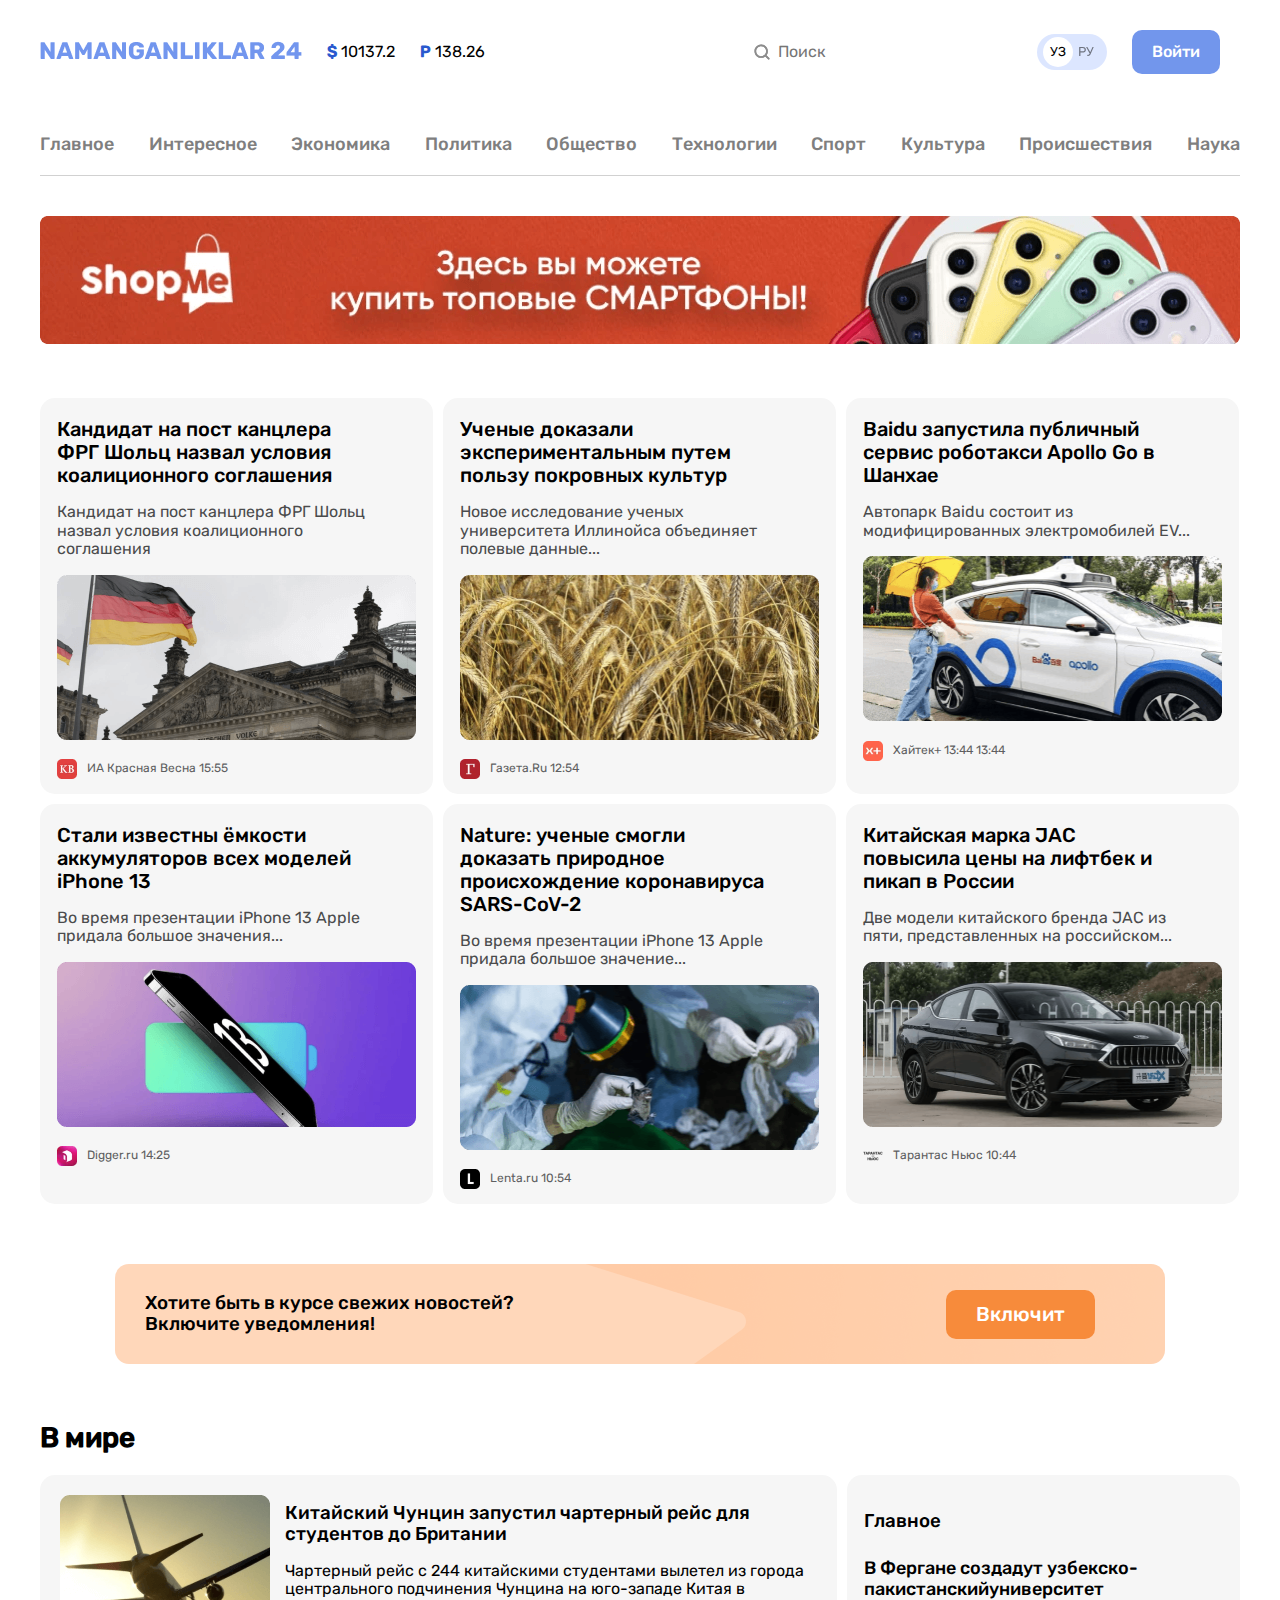
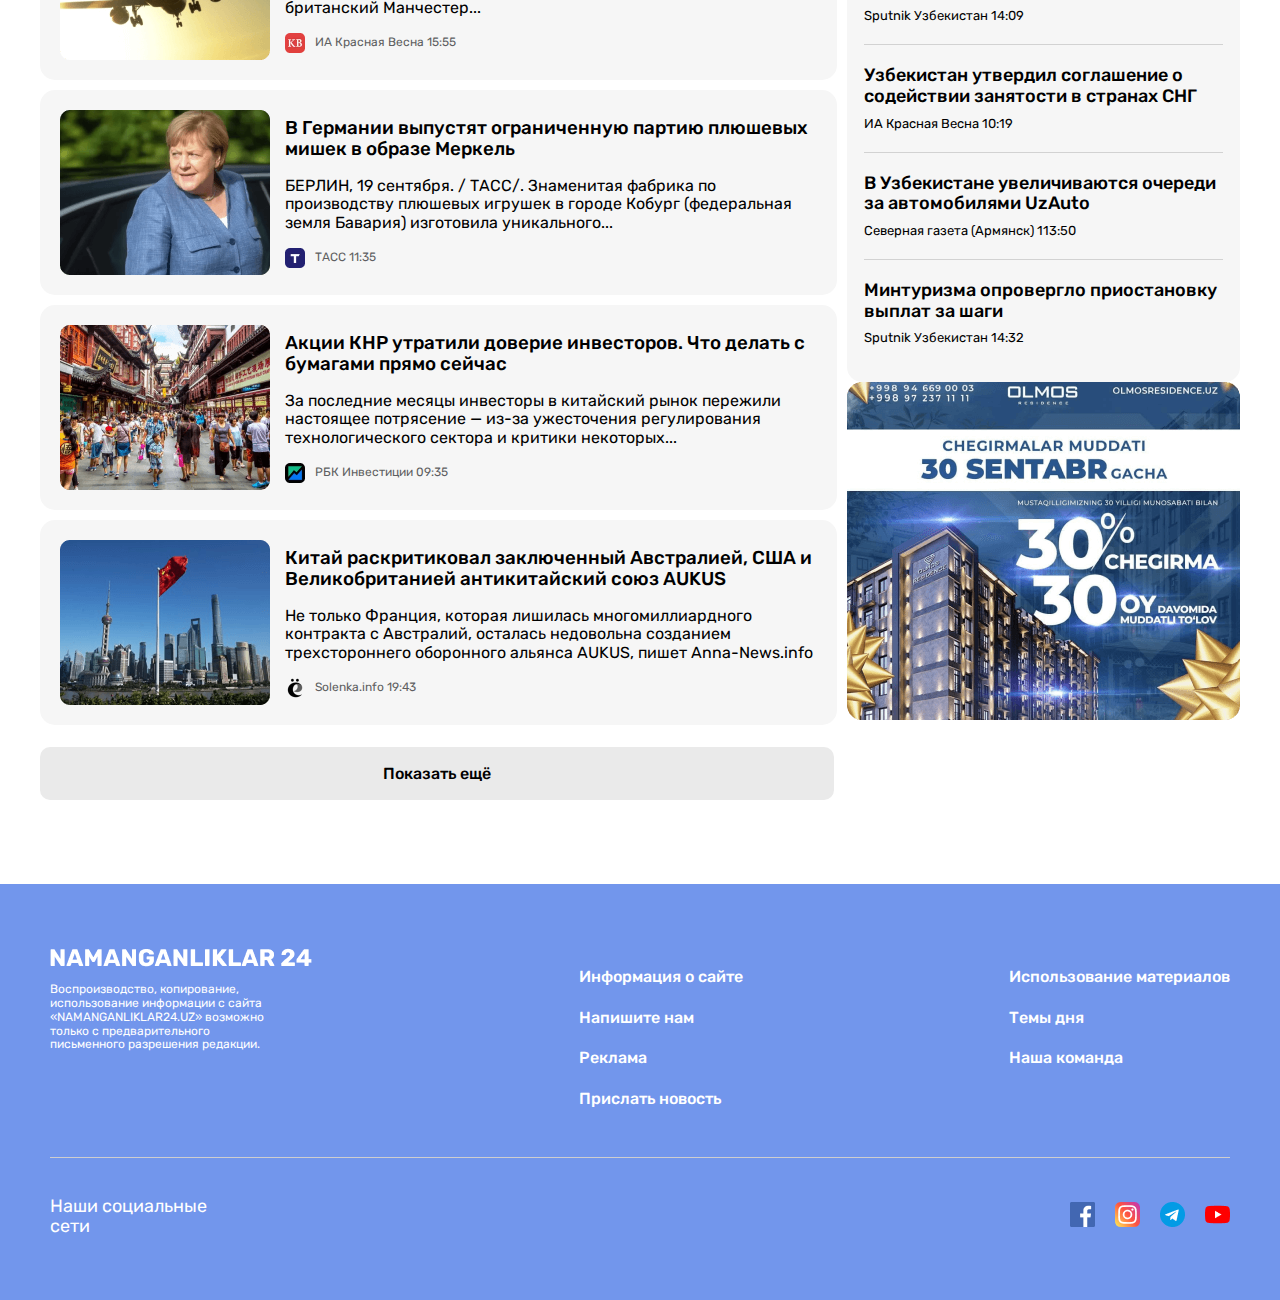
==== commit a0bf41bf: "Bag fixed" ====
--- a/index.html
+++ b/index.html
@@ -6,17 +6,19 @@
     <meta http-equiv="X-UA-Compatible" content="IE=edge">
     <meta name="viewport" content="width=device-width, initial-scale=1.0">
     <title> Namanganliklar 24 </title>
-    <link rel="stylesheet" href="./css/main.css">
+    <link rel="stylesheet" href="./css/main.min.css">
+    <!-- <link rel="stylesheet" href="./css/normalize.css"> -->
+    <!-- <link rel="stylesheet" href="./css/main.css"> -->
 </head>
 
 <body>
 
-    <header class="header-wrapper">
+    <head class="header-wrapper">
         <div class="container">
             <div class="header-top">
                <div class="header-start">
                     <a href="./index.html">
-                        <img src="./images/logo.png" alt="">
+                        <img src="./images/logo.png" alt="Site logo">
                     </a>
                     <ul class="currency-list">
                         <li class="currency-list-item"><span class="currency-list-item-symbol">$</span> 10137.2</li>
@@ -25,7 +27,7 @@
                </div>
                 <div class="header-end">
                     <form action="https://echo.htmlacademy.ru/" method="post" autocomplete="off">
-                        <input class="search-input" type="search" name="search_result" placeholder="Поиск">
+                        <input class="search-input" type="search" name="search_result" aria-label="Search input" placeholder="Поиск">
                     </form>
                     <div class="searchbar-list-item-lang">
                         <span class="lang-uz">УЗ</span>
@@ -35,291 +37,295 @@
                 </div>
             </div>
         </div>
-    </header>
+    </head>
 
     <!-- nav start -->
 
-    <section>
-        <div class="container">
-            <ul class="nav-list">
-                <li class="nav-list-item">
-                    <a href="index.html">Главное</a>
-                </li>
-                <li class="nav-list-item">
-                    <a href="interesting.html">Интересное</a>
-                </li>
-                <li class="nav-list-item">
-                    <a href="#">Экономика</a>
-                </li>
-                <li class="nav-list-item">
-                    <a href="#">Политика</a>
-                </li>
-                <li class="nav-list-item">
-                    <a href="#">Общество</a>
-                </li>
-                <li class="nav-list-item">
-                    <a href="#">Технологии</a>
-                </li>
-                <li class="nav-list-item">
-                    <a href="#">Спорт</a>
-                </li>
-                <li class="nav-list-item">
-                    <a href="#">Культура</a>
-                </li>
-                <li class="nav-list-item">
-                    <a href="#">Происшествия</a>
-                </li>
-                <li class="nav-list-item">
-                    <a href="#">Наука</a>
-                </li>
-            </ul>
-            <aside class="shopme">
-                <a href="#" target="blank">
-                    <img src="./images/shopme.png"
-                     width="1200" 
-                     height="128"
-                     srcset="./images/shopme.png 1x, ./images/2x/shopme2x.png 2x"
-                     alt="Shompe banner">
-                </a>
-            </aside>
-        </div>
-    </section>
-
-    
-    <!-- News page start -->
-
-    <section>
-        <div class="container">
-            <ul class="news-list">
-                <li class="news-list-item">
-                    <h2 class="news-subtilte">Кандидат на пост канцлера ФРГ Шольц назвал условия коалиционного
-                        соглашения</h2>
-                    <p class="news-list-item-text">Кандидат на пост канцлера ФРГ Шольц назвал условия коалиционного
-                        соглашения</p>
-                    <img src="./images/flag1x.png" 
-                    width="359"
-                    height="165"
-                    srcset="images/flag1x.png 1x, images/2x/flag2x.png 2x"
-                    alt="Germany flag">
-                    <div class="news-list-item-end">
-                        <p class="news-list-item-bottom-text">ИА Красная Весна 
-                            <time datetime="2022-06-21 15:55">15:55</timed>
-                        </p>
-                    </div>
-                </li>
-                <li class="news-list-item">
-                    <h2 class="news-subtilte">Ученые доказали экспериментальным путем пользу покровных культур</h2>
-                    <p class="news-list-item-text">Новое исследование ученых университета Иллинойса объединяет полевые данные... </p>
-                        <img src="./images/wheat.png" 
-                        width="359"
-                        height="165"
-                        srcset="images/wheat.png 1x, images/2x/wheat2x.png 2x"
-                        alt="Wheat">
-                    <div class="news-list-item-end wheat">
-                        <p class="news-list-item-bottom-text">
-                            Газета.Ru  
-                            <time datetime="2022-06-21 15:55">12:54</timed>
-                        </p>
-                    </div>
-                </li>
-                <li class="news-list-item">
-                    <h2 class="news-subtilte">Baidu запустила публичный сервис роботакси Apollo Go в Шанхае</h2>
-                    <p class="news-list-item-text">Автопарк Baidu состоит из модифицированных электромобилей EV... </p>
-                        <img src="./images/car1x.png" 
-                        width="359"
-                        height="165"
-                        srcset="images/car1x.png 1x, images/2x/car2x.png 2x"
-                        alt="Appolo car">
-                    <div class="news-list-item-end xaytek">
-                        <p class="news-list-item-bottom-text">
-                            Хайтек+ 13:44 
-                            <time datetime="2022-06-21 15:55">13:44</timed>
-                        </p>
-                    </div>
-                </li>
-                <li class="news-list-item">
-                    <h2 class="news-subtilte">Стали известны ёмкости аккумуляторов всех моделей iPhone 13</h2>
-                    <p class="news-list-item-text">Во время презентации iPhone 13 Apple придала большое значения...</p>
-                        <img src="./images/phone.png" 
-                        width="359"
-                        height="165"
-                        srcset="images/phone.png 1x, images/2x/phone2x.png 2x"
-                        alt="iPhone 13">
-                    <div class="news-list-item-end digger">
-                        <p class="news-list-item-bottom-text">
-                            Digger.ru  
-                            <time datetime="2022-06-21 15:55">14:25</timed>
-                        </p>
-                    </div>
-                </li>
-                <li class="news-list-item">
-                    <h2 class="news-subtilte">Nature: ученые смогли доказать природное происхождение коронавируса SARS-CoV-2</h2>
-                    <p class="news-list-item-text">Во время презентации iPhone 13 Apple придала большое значение...</p>
-                        <img src="./images/covid.png" 
-                        width="359"
-                        height="165"
-                        srcset="images/covid.png 1x, images/2x/covid2x.png 2x"
-                        alt="Covid 19">
-                    <div class="news-list-item-end lenta">
-                        <p class="news-list-item-bottom-text">
-                            Lenta.ru  
-                            <time datetime="2022-06-21 15:55">10:54</timed>
-                        </p>
-                    </div>
-                </li>
-                <li class="news-list-item">
-                    <h2 class="news-subtilte">Китайская марка JAC повысила цены на лифтбек и пикап в России</h2>
-                    <p class="news-list-item-text">Две модели китайского бренда JAC из пяти, представленных на российском...</p>
-                        <img src="./images/blackcar.png" 
-                        width="359"
-                        height="165"
-                        srcset="images/blackcar.png 1x, images/2x/blackcar2x.png 2x"
-                        alt="JAC brend in Russia">
-                    <div class="news-list-item-end tarantas">
-                        <p class="news-list-item-bottom-text">
-                            Тарантас Ньюс  
-                            <time datetime="2022-06-21 15:55">10:44</timed>
-                        </p>
-                    </div>
-                </li>
-            </ul>
-        </div>
-    </section>
-
-    <!-- Article start -->
-
-    <article>
-        <div class="container">
-            <div class="article">
-                <div class="article-title">
-                    <h3>Хотите быть в курсе свежих новостей? Включите уведомления!</h3>
-                </div>
-                <a class="article-btn" href="#">Включит</a>
-            </div>
-        </div>
-    </article>
-
-    <!-- World news -->
-
-    <section>
-        <div class="container">
-            <div class="world">
-                <h2 class="world-title">В мире</h2>
-            </div>
-            <div class="world-news">
-                <div class="world-news-start">
-                    <ul class="world-start-list">
-                        <li class="world-start-list-item">
-                            <img src="./images/plane.png" 
-                            width="210"
-                            height="165"
-                            srcset="images/plane.png 1x, images/2x/plane2x.png 2x"
-                            alt="Plane">
-                            <div class="world-sart-item-wrapper">
-                                <a class="world-start-item-link" href="#">
-                                    <h3>Китайский Чунцин запустил чартерный рейс для студентов до Британии</h3>
-                                </a>
-                                <p>Чартерный рейс с 244 китайскими студентами вылетел из города центрального подчинения
-                                    Чунцина на юго-западе Китая в британский Манчестер...</p>
-                                <div class="news-list-item-end">
-                                    <p class="news-list-item-bottom-text">ИА Красная Весна <time
-                                            datetime="2022-06-21 15:55">15:55</timed>
-                                    </p>
-                                </div>
-                            </div>
-                        </li>
-                        <li class="world-start-list-item">
-                            <img src="./images/women.png" 
-                            width="210"
-                            height="165"
-                            srcset="images/women.png 1x, images/2x/women2x.png 2x"
-                            alt="Germany toys">
-                            <div class="world-sart-item-wrapper">
-                                <a class="world-start-item-link" href="#">
-                                    <h3>В Германии выпустят ограниченную партию плюшевых мишек в образе Меркель</h3>
-                                </a>
-                                <p>БЕРЛИН, 19 сентября. / ТАСС/. Знаменитая фабрика по производству плюшевых игрушек в городе Кобург (федеральная земля Бавария) изготовила уникального...</p>
-                                <div class="news-list-item-end tacc">
-                                    <p class="news-list-item-bottom-text">ТАСС <time
-                                            datetime="2022-06-21 15:55">11:35</timed>
-                                    </p>
-                                </div>
-                            </div>
-                        </li>
-                        <li class="world-start-list-item">
-                            <img src="./images/people.png" 
-                            width="210"
-                            height="165"
-                            srcset="images/people.png 1x, images/2x/people2x.png 2x"
-                            alt="China action">
-                            <div class="world-sart-item-wrapper">
-                                <a class="world-start-item-link" href="#">
-                                    <h3>Акции КНР утратили доверие инвесторов. Что делать с бумагами прямо сейчас</h3>
-                                </a>
-                                <p>За последние месяцы инвесторы в китайский рынок пережили настоящее потрясение — из-за ужесточения регулирования технологического сектора и критики некоторых...</p>
-                                <div class="news-list-item-end rbk">
-                                    <p class="news-list-item-bottom-text">РБК Инвестиции <time
-                                            datetime="2022-06-21 15:55">09:35</timed>
-                                    </p>
-                                </div>
-                            </div>
-                        </li>
-                        <li class="world-start-list-item">
-                            <img src="./images/chinaflag.png" 
-                            width="210"
-                            height="165"
-                            srcset="images/chinaflag.png 1x, images/2x/chinaflag2x.png 2x"
-                            alt="China flag">
-                            <div class="world-sart-item-wrapper">
-                                <a class="world-start-item-link" href="#">
-                                    <h3>Китай раскритиковал заключенный Австралией, США и Великобританией антикитайский союз AUKUS</h3>
-                                </a>
-                                <p>Не только Франция, которая лишилась многомиллиардного контракта с Австралий, осталась недовольна созданием трехстороннего оборонного альянса AUKUS, пишет Anna-News.info</p>
-                                <div class="news-list-item-end solenko">
-                                    <p class="news-list-item-bottom-text">Solenka.info <time
-                                            datetime="2022-06-21 15:55">19:43</timed>
-                                    </p>
-                                </div>
-                            </div>
-                        </li>
-                    </ul>
-                    <div class="show-more-wrapper">
-                        <a class="show-more" href="#">Показать ещё </a>
-                    </div>
-                </div>
-                <div class="world-news-end">
-                    <ul class="world-end-list">
-                        <h2 class="world-end-list-main-title">Главное</h2>
-                        <li class="world-end-list-item">
-                            <h3 class="world-list-item-end-subtitle">В Фергане создадут узбекско-пакистанскийуниверситет</h3>
-                            <p class="world-list-end-text">Sputnik Узбекистан <time datetime="2022-06-26">14:09</time></p>
-                        </li>
-                        <li class="world-end-list-item">
-                            <h3 class="world-list-item-end-subtitle">Узбекистан утвердил соглашение о содействии занятости в странах СНГ</h3>
-                            <p class="world-list-end-text">ИА Красная Весна  <time datetime="2022-06-26">10:19</time></p>
-                        </li>
-                        <li class="world-end-list-item">
-                            <h3 class="world-list-item-end-subtitle">В Узбекистане увеличиваются очереди за автомобилями UzAuto</h3>
-                            <p class="world-list-end-text">Северная газета (Армянск)  <time datetime="2022-06-26">113:50</time></p>
-                        </li>
-                        <li class="world-end-list-item">
-                            <h3 class="world-list-item-end-subtitle">Минтуризма опровергло приостановку выплат за шаги</h3>
-                            <p class="world-list-end-text">Sputnik Узбекистан <time datetime="2022-06-26">14:32</time></p>
-                        </li>
-                    </ul>
-                    <aside class="aside-olmos">
-                        <a href="#">
-                            <img src="./images//olmosresidence.png" 
-                            width="393" 
-                            height="338" 
-                            srcset="images/olmosresidence.png 1x, images/2x/olmos2x.png 2x"
-                            alt="Olmos residence">
-                        </a>
-                    </aside>
-                </div>
-            </div>
-        </div>
-    </section>
+ <main>
+       <section>
+           <div class="container">
+               <ul class="nav-list">
+                   <li class="nav-list-item">
+                       <a href="index.html">Главное</a>
+                   </li>
+                   <li class="nav-list-item">
+                       <a href="interesting.html">Интересное</a>
+                   </li>
+                   <li class="nav-list-item">
+                       <a href="#">Экономика</a>
+                   </li>
+                   <li class="nav-list-item">
+                       <a href="#">Политика</a>
+                   </li>
+                   <li class="nav-list-item">
+                       <a href="#">Общество</a>
+                   </li>
+                   <li class="nav-list-item">
+                       <a href="#">Технологии</a>
+                   </li>
+                   <li class="nav-list-item">
+                       <a href="#">Спорт</a>
+                   </li>
+                   <li class="nav-list-item">
+                       <a href="#">Культура</a>
+                   </li>
+                   <li class="nav-list-item">
+                       <a href="#">Происшествия</a>
+                   </li>
+                   <li class="nav-list-item">
+                       <a href="#">Наука</a>
+                   </li>
+               </ul>
+               <aside class="shopme">
+                   <a href="#" target="blank">
+                       <img src="./images/shopme.png"
+                        width="1200" 
+                        height="128"
+                        srcset="./images/shopme.png 1x, ./images/2x/shopme2x.png 2x"
+                        alt="Shompe banner">
+                   </a>
+               </aside>
+           </div>
+       </section>
+    
+       
+       <!-- News page start -->
+    
+       <section>
+           <div class="container">
+               <ul class="news-list">
+                   <li class="news-list-item">
+                       <h2 class="news-subtilte">Кандидат на пост канцлера ФРГ Шольц назвал условия коалиционного
+                           соглашения</h2>
+                       <p class="news-list-item-text">Кандидат на пост канцлера ФРГ Шольц назвал условия коалиционного
+                           соглашения</p>
+                       <img src="./images/flag1x.png" 
+                       width="359"
+                       height="165"
+                       srcset="images/flag1x.png 1x, images/2x/flag2x.png 2x"
+                       alt="Germany flag">
+                       <div class="news-list-item-end">
+                           <p class="news-list-item-bottom-text">ИА Красная Весна 
+                               <time datetime="2022-06-21 15:55">15:55</timed>
+                           </p>
+                       </div>
+                   </li>
+                   <li class="news-list-item">
+                       <h2 class="news-subtilte">Ученые доказали экспериментальным путем пользу покровных культур</h2>
+                       <p class="news-list-item-text">Новое исследование ученых университета Иллинойса объединяет полевые данные... </p>
+                           <img src="./images/wheat.png" 
+                           width="359"
+                           height="165"
+                           srcset="images/wheat.png 1x, images/2x/wheat2x.png 2x"
+                           alt="Wheat">
+                       <div class="news-list-item-end wheat">
+                           <p class="news-list-item-bottom-text">
+                               Газета.Ru  
+                               <time datetime="2022-06-21 15:55">12:54</timed>
+                           </p>
+                       </div>
+                   </li>
+                   <li class="news-list-item">
+                       <h2 class="news-subtilte">Baidu запустила публичный сервис роботакси Apollo Go в Шанхае</h2>
+                       <p class="news-list-item-text">Автопарк Baidu состоит из модифицированных электромобилей EV... </p>
+                           <img src="./images/car1x.png" 
+                           width="359"
+                           height="165"
+                           srcset="images/car1x.png 1x, images/2x/car2x.png 2x"
+                           alt="Appolo car">
+                       <div class="news-list-item-end xaytek">
+                           <p class="news-list-item-bottom-text">
+                               Хайтек+ 13:44 
+                               <time datetime="2022-06-21 15:55">13:44</timed>
+                           </p>
+                       </div>
+                   </li>
+                   <li class="news-list-item">
+                       <h2 class="news-subtilte">Стали известны ёмкости аккумуляторов всех моделей iPhone 13</h2>
+                       <p class="news-list-item-text">Во время презентации iPhone 13 Apple придала большое значения...</p>
+                           <img src="./images/phone.png" 
+                           width="359"
+                           height="165"
+                           srcset="images/phone.png 1x, images/2x/phone2x.png 2x"
+                           alt="iPhone 13">
+                       <div class="news-list-item-end digger">
+                           <p class="news-list-item-bottom-text">
+                               Digger.ru  
+                               <time datetime="2022-06-21 15:55">14:25</timed>
+                           </p>
+                       </div>
+                   </li>
+                   <li class="news-list-item">
+                       <h2 class="news-subtilte">Nature: ученые смогли доказать природное происхождение коронавируса SARS-CoV-2</h2>
+                       <p class="news-list-item-text">Во время презентации iPhone 13 Apple придала большое значение...</p>
+                           <img src="./images/covid.png" 
+                           width="359"
+                           height="165"
+                           srcset="images/covid.png 1x, images/2x/covid2x.png 2x"
+                           alt="Covid 19">
+                       <div class="news-list-item-end lenta">
+                           <p class="news-list-item-bottom-text">
+                               Lenta.ru  
+                               <time datetime="2022-06-21 15:55">10:54</timed>
+                           </p>
+                       </div>
+                   </li>
+                   <li class="news-list-item">
+                       <h2 class="news-subtilte">Китайская марка JAC повысила цены на лифтбек и пикап в России</h2>
+                       <p class="news-list-item-text">Две модели китайского бренда JAC из пяти, представленных на российском...</p>
+                           <img src="./images/blackcar.png" 
+                           width="359"
+                           height="165"
+                           srcset="images/blackcar.png 1x, images/2x/blackcar2x.png 2x"
+                           alt="JAC brend in Russia">
+                       <div class="news-list-item-end tarantas">
+                           <p class="news-list-item-bottom-text">
+                               Тарантас Ньюс  
+                               <time datetime="2022-06-21 15:55">10:44</timed>
+                           </p>
+                       </div>
+                   </li>
+               </ul>
+           </div>
+       </section>
+    
+       <!-- Article start -->
+    
+       <article>
+           <div class="container">
+               <div class="article">
+                   <div class="article-title">
+                       <h3>Хотите быть в курсе свежих новостей? Включите уведомления!</h3>
+                   </div>
+                   <a class="article-btn" href="#">Включит</a>
+               </div>
+           </div>
+       </article>
+    
+       <!-- World news -->
+    
+       <section>
+           <div class="container">
+               <div class="world">
+                   <h2 class="world-title">В мире</h2>
+               </div>
+               <div class="world-news">
+                   <div class="world-news-start">
+                       <ul class="world-start-list">
+                           <li class="world-start-list-item">
+                               <img src="./images/plane.png" 
+                               width="210"
+                               height="165"
+                               srcset="images/plane.png 1x, images/2x/plane2x.png 2x"
+                               alt="Plane">
+                               <div class="world-sart-item-wrapper">
+                                   <a class="world-start-item-link" href="#">
+                                       <h3>Китайский Чунцин запустил чартерный рейс для студентов до Британии</h3>
+                                   </a>
+                                   <p>Чартерный рейс с 244 китайскими студентами вылетел из города центрального подчинения
+                                       Чунцина на юго-западе Китая в британский Манчестер...</p>
+                                   <div class="news-list-item-end">
+                                       <p class="news-list-item-bottom-text">ИА Красная Весна <time
+                                               datetime="2022-06-21 15:55">15:55</timed>
+                                       </p>
+                                   </div>
+                               </div>
+                           </li>
+                           <li class="world-start-list-item">
+                               <img src="./images/women.png" 
+                               width="210"
+                               height="165"
+                               srcset="images/women.png 1x, images/2x/women2x.png 2x"
+                               alt="Germany toys">
+                               <div class="world-sart-item-wrapper">
+                                   <a class="world-start-item-link" href="#">
+                                       <h3>В Германии выпустят ограниченную партию плюшевых мишек в образе Меркель</h3>
+                                   </a>
+                                   <p>БЕРЛИН, 19 сентября. / ТАСС/. Знаменитая фабрика по производству плюшевых игрушек в городе Кобург (федеральная земля Бавария) изготовила уникального...</p>
+                                   <div class="news-list-item-end tacc">
+                                       <p class="news-list-item-bottom-text">ТАСС <time
+                                               datetime="2022-06-21 15:55">11:35</timed>
+                                       </p>
+                                   </div>
+                               </div>
+                           </li>
+                           <li class="world-start-list-item">
+                               <img src="./images/people.png" 
+                               width="210"
+                               height="165"
+                               srcset="images/people.png 1x, images/2x/people2x.png 2x"
+                               alt="China action">
+                               <div class="world-sart-item-wrapper">
+                                   <a class="world-start-item-link" href="#">
+                                       <h3>Акции КНР утратили доверие инвесторов. Что делать с бумагами прямо сейчас</h3>
+                                   </a>
+                                   <p>За последние месяцы инвесторы в китайский рынок пережили настоящее потрясение — из-за ужесточения регулирования технологического сектора и критики некоторых...</p>
+                                   <div class="news-list-item-end rbk">
+                                       <p class="news-list-item-bottom-text">РБК Инвестиции <time
+                                               datetime="2022-06-21 15:55">09:35</timed>
+                                       </p>
+                                   </div>
+                               </div>
+                           </li>
+                           <li class="world-start-list-item">
+                               <img src="./images/chinaflag.png" 
+                               width="210"
+                               height="165"
+                               srcset="images/chinaflag.png 1x, images/2x/chinaflag2x.png 2x"
+                               alt="China flag">
+                               <div class="world-sart-item-wrapper">
+                                   <a class="world-start-item-link" href="#">
+                                       <h3>Китай раскритиковал заключенный Австралией, США и Великобританией антикитайский союз AUKUS</h3>
+                                   </a>
+                                   <p>Не только Франция, которая лишилась многомиллиардного контракта с Австралий, осталась недовольна созданием трехстороннего оборонного альянса AUKUS, пишет Anna-News.info</p>
+                                   <div class="news-list-item-end solenko">
+                                       <p class="news-list-item-bottom-text">Solenka.info <time
+                                               datetime="2022-06-21 15:55">19:43</timed>
+                                       </p>
+                                   </div>
+                               </div>
+                           </li>
+                       </ul>
+                       <div class="show-more-wrapper">
+                           <a class="show-more" href="#">Показать ещё </a>
+                       </div>
+                   </div>
+                   <div class="world-news-end">
+                       <div class="world-news-list-wrapper">
+                           <ul class="world-end-list">
+                               <h3 class="world-end-list-main-title">Главное</h3>
+                               <li class="world-end-list-item">
+                                   <h4 class="world-list-item-end-subtitle">В Фергане создадут узбекско-пакистанскийуниверситет</h4>
+                                   <p class="world-list-end-text">Sputnik Узбекистан <time datetime="2022-06-26">14:09</time></p>
+                               </li>
+                               <li class="world-end-list-item">
+                                   <h4 class="world-list-item-end-subtitle">Узбекистан утвердил соглашение о содействии занятости в странах СНГ</h4>
+                                   <p class="world-list-end-text">ИА Красная Весна  <time datetime="2022-06-26">10:19</time></p>
+                               </li>
+                               <li class="world-end-list-item">
+                                   <h4 class="world-list-item-end-subtitle">В Узбекистане увеличиваются очереди за автомобилями UzAuto</h3>
+                                   <p class="world-list-end-text">Северная газета (Армянск)  <time datetime="2022-06-26">113:50</time></p>
+                               </li>
+                               <li class="world-end-list-item">
+                                   <h4 class="world-list-item-end-subtitle">Минтуризма опровергло приостановку выплат за шаги</h3>
+                                   <p class="world-list-end-text">Sputnik Узбекистан <time datetime="2022-06-26">14:32</time></p>
+                               </li>
+                           </ul>
+                       </div>
+                       <aside class="aside-olmos">
+                           <a href="#">
+                               <img src="./images//olmosresidence.png" 
+                               width="393" 
+                               height="338" 
+                               srcset="images/olmosresidence.png 1x, images/2x/olmos2x.png 2x"
+                               alt="Olmos residence">
+                           </a>
+                       </aside>
+                   </div>
+               </div>
+           </div>
+       </section>
+ </main>
 
     <footer class="footer-wrapper">
         <div class="container">
--- a/css/main.min.css
+++ b/css/main.min.css
@@ -0,0 +1 @@
+button,hr,input{overflow:visible}progress,sub,sup{vertical-align:baseline}[type=checkbox],[type=radio],legend{box-sizing:border-box;padding:0}html{line-height:1.15;-webkit-text-size-adjust:100%}body{margin:0}details,main{display:block}h1{font-size:2em;margin:.67em 0}hr{box-sizing:content-box;height:0}code,kbd,pre,samp{font-family:monospace,monospace;font-size:1em}a{background-color:transparent}abbr[title]{border-bottom:none;text-decoration:underline;text-decoration:underline dotted}b,strong{font-weight:bolder}small{font-size:80%}sub,sup{font-size:75%;line-height:0;position:relative}sub{bottom:-.25em}sup{top:-.5em}img{border-style:none}button,input,optgroup,select,textarea{font-family:inherit;font-size:100%;line-height:1.15;margin:0}button,select{text-transform:none}[type=button],[type=reset],[type=submit],button{-webkit-appearance:button}[type=button]::-moz-focus-inner,[type=reset]::-moz-focus-inner,[type=submit]::-moz-focus-inner,button::-moz-focus-inner{border-style:none;padding:0}[type=button]:-moz-focusring,[type=reset]:-moz-focusring,[type=submit]:-moz-focusring,button:-moz-focusring{outline:ButtonText dotted 1px}fieldset{padding:.35em .75em .625em}legend{color:inherit;display:table;max-width:100%;white-space:normal}textarea{overflow:auto}[type=number]::-webkit-inner-spin-button,[type=number]::-webkit-outer-spin-button{height:auto}[type=search]{-webkit-appearance:textfield;outline-offset:-2px}[type=search]::-webkit-search-decoration{-webkit-appearance:none}::-webkit-file-upload-button{-webkit-appearance:button;font:inherit}summary{display:list-item}[hidden],template{display:none}.header-end,.header-start,.header-top{display:-webkit-box;display:-ms-flexbox;-webkit-box-align:center}@font-face{font-family:Rubik;font-weight:400;font-display:swap;src:url("../fonts/rubik-v20-latin-regular.woff") format("woff"),url("../fonts/rubik-v20-latin-regular.woff2") format("woff2")}@font-face{font-family:Rubik;font-weight:500;font-display:swap;src:url("../fonts/rubik-v20-latin-500.woff") format("woff"),url("../fonts/rubik-v20-latin-500.woff2") format("woff2")}@font-face{font-family:Rubik;font-weight:400;font-display:swap;src:url("../fonts/rubik-v20-cyrillic-regular.woff") format("woff"),url("../fonts/rubik-v20-cyrillic-regular.woff2") format("woff2")}@font-face{font-family:Rubik;font-weight:500;font-display:swap;src:url("../fonts/rubik-v20-cyrillic-500.woff") format("woff"),url("../fonts/rubik-v20-cyrillic-500.woff2") format("woff2")}*{-webkit-box-sizing:border-box;box-sizing:border-box}body{margin:0;font-family:Rubik,Arial,sans-serif;font-weight:400}.container{width:1240px;margin:0 auto;padding:0 20px}.header-wrapper{background-color:#f6f6f6}.header-top{width:1180px;padding:30px 0;display:flex;-ms-flex-align:center;align-items:center;-webkit-box-pack:justify;-ms-flex-pack:justify;justify-content:space-between}.header-end,.header-start{display:flex;-ms-flex-align:center;align-items:center}.currency-list,.search-input{display:-webkit-box;display:-ms-flexbox;-webkit-box-align:center}.currency-list{display:flex;-ms-flex-align:center;align-items:center;list-style:none;margin:0;padding:0}.currency-list-item{margin-left:25px}.currency-list-item-symbol{font-size:16px;font-weight:750;color:#2959ce}.article-btn,.article-title h3,.nav-list-item a,.news-subtilte{font-weight:500}.search-input{width:275px;display:flex;-ms-flex-align:center;align-items:center;padding:13px 20px 13px 41px;background-color:#fff;background-image:url("../images/search.svg");background-repeat:no-repeat;background-position:15px,center;border-radius:60px;outline:transparent;-webkit-transition:.2s;-o-transition:.2s;transition:.2s;border:none}.lang-uz,.searchbar-list-item-lang{display:-webkit-box;display:-ms-flexbox;-webkit-box-align:center}.search-input:focus{-webkit-box-shadow:0 0 3px 0 #7296ec;box-shadow:0 0 3px 0 #7296ec;-webkit-transition:.2s;-o-transition:.2s;transition:.2s}.searchbar-list-item-lang{display:flex;-ms-flex-align:center;align-items:center;-ms-flex-pack:distribute;justify-content:space-around;width:70px;background-color:#dce6ff;border-radius:40px;margin:0 25px;padding:3px 10px 3px 3px}.lang-uz{width:30px;height:30px;display:flex;-ms-flex-align:center;align-items:center;-webkit-box-pack:center;-ms-flex-pack:center;justify-content:center;font-size:13px;border-radius:50%;background-color:#fff}.nav-list,.news-list{display:-webkit-box;display:-ms-flexbox;list-style:none}.lang-ru{opacity:.5;font-size:13px}.header-btn-link{text-decoration:none;padding:13px 20px;background:#7296ec;border-radius:10px;color:#fff;font-weight:500}.nav-list{display:flex;-webkit-box-align:center;-ms-flex-align:center;align-items:center;-webkit-box-pack:justify;-ms-flex-pack:justify;justify-content:space-between;margin:0 0 40px;padding:30px 0 20px;border-bottom:1px solid #d1d1d1}.nav-list-item a{color:#7f7f7f;text-decoration:none;font-size:18px}.shop-me{margin-bottom:60px}.news-list{display:flex;-ms-flex-wrap:wrap;flex-wrap:wrap;margin:40px 0 0;padding:0}.article,.news-list-item-end{display:-webkit-box;display:-ms-flexbox;-webkit-box-align:center}.news-list-item{width:393px;margin:10px 10px 0 0;padding:20px 43px 15px 17px;background-color:#f6f6f6;border-radius:15px}.footer-list-icon-item:last-child,.news-list-item:last-child,.news-list-item:nth-child(3){margin-right:0}.news-subtilte{font-size:20px;margin:0;padding-right:20px}.news-list-item-text{color:#4a4b4c}.news-list-item-end{display:flex;-ms-flex-align:center;align-items:center;margin:15px 0 0}.news-list-item-end::before{width:20px;height:20px;display:block;background-image:url("../images/flagin.png");content:""}.wheat::before{background-image:url("../images/little-icon.png")}.xaytek::before{background-image:url("../images/little-icon2.png")}.digger::before{background-image:url("../images/little-icon3.png")}.lenta::before{background-image:url("../images/little-icon4.png")}.tarantas::before{background-image:url("../images/little-icon5.png")}.tacc::before{background-image:url("../images/little-icon6.png")}.rbk::before{background-image:url("../images/little-icon7.png")}.solenko::before{background-image:url("../images/small-icon6.png")}.news-list-item-bottom-text{font-size:12px;margin:0 0 0 10px;color:#5e5f61}.article{width:1050px;height:100px;display:flex;-ms-flex-align:center;align-items:center;-webkit-box-pack:justify;-ms-flex-pack:justify;justify-content:space-between;background-image:url("../images/notification-background.png");border-radius:14px;margin:60px auto 0;padding:0 70px 0 30px}.world-news,.world-start-list-item{display:-webkit-box;display:-ms-flexbox}.article-title{width:404px}.article-btn{text-decoration:none;padding:13px 30px;background:#f78b3b;border-radius:10px;font-size:20px;color:#fff}.show-more,.world-start-item-link{color:#000;text-decoration:none}.world-news{display:flex;padding-bottom:100px}.world-title{font-size:28px;line-height:28px;margin-top:60px}.world-start-list{padding:0;margin:0}.world-start-list-item{width:797px;display:flex;-webkit-box-align:center;-ms-flex-align:center;align-items:center;margin-top:10px;padding:20px;background-color:#f6f6f6;border-radius:15px}.footer-bottom-item,.footer-top-item{display:-webkit-box;display:-ms-flexbox}.footer-list-end-item:first-child,.footer-list-start-item:first-child,.world-start-list-item:first-child{margin-top:0}.world-sart-item-wrapper{margin-left:15px}.world-start-item-heading{font-size:20px;font-weight:550}.world-start-item-link h3{margin:0;font-weight:500}.show-more-wrapper{margin-top:40px}.show-more{padding:17px 343px;background-color:#eaeaea;border-radius:10px;font-weight:500}.world-news-list-wrapper{width:393px;background:#f6f6f6;border-radius:15px;margin-left:10px;padding:20px 17px}.world-end-list{-webkit-padding-start:0;padding-inline-start:0;list-style:none}.world-end-list-main-title{margin:0 0 25px;font-weight:500}.world-list-item-end-title{margin:0 0 25px;font-weight:550}.world-list-item-end-subtitle{margin:0 0 10px;font-size:18px;font-weight:550}.world-list-end-text{margin:0;font-size:13px}.world-end-list-item{margin-bottom:20px;padding-bottom:20px;border-bottom:1px solid #d2d2d2}.world-end-list-item:last-child{margin:0;border:none;padding:0}.aside-olmos{margin-left:10px}.footer-wrapper{background-color:#7296ec}.footer{width:1180px;margin:0 auto;padding-top:64px;padding-bottom:45px}.footer-top-item{display:flex;-webkit-box-pack:justify;-ms-flex-pack:justify;justify-content:space-between}.footer-text-p{width:229px;font-size:12px;color:#fff;margin-bottom:58px}.footer-list-end,.footer-list-start{list-style:none;font-size:18px;color:#fff}.footer-list-end-item,.footer-list-start-item{margin-top:20px}.footer-item-link{text-decoration:none;font-size:16px;color:#fff;font-weight:500}.footer-seperator{width:100%;height:1px;margin:30px 0 20px;background-color:#cecece}.footer-bottom-item{display:flex;-webkit-box-align:center;-ms-flex-align:center;align-items:center;-webkit-box-pack:justify;-ms-flex-pack:justify;justify-content:space-between}.copyright-wrapper{width:160px}.copyright{color:#fff;font-size:18px}.footer-list-icon{display:-webkit-box;display:-ms-flexbox;display:flex;-webkit-box-align:center;-ms-flex-align:center;align-items:center;list-style:none}.footer-list-icon-item{margin-right:20px}--- a/css/main.css
+++ b/css/main.css
@@ -1,7 +1,8 @@
+
 @font-face {
     font-family: "Rubik";
+    font-weight: 400;
     font-display: swap;
-    font-weight: 400;
     src:  url("../fonts/rubik-v20-latin-regular.woff") format("woff"),
           url("../fonts/rubik-v20-latin-regular.woff2") format("woff2");
         
@@ -9,18 +10,38 @@
 
 @font-face {
     font-family: "Rubik";
+    font-weight: 500;
     font-display: swap;
-    font-weight: 500;
     src: url("../fonts/rubik-v20-latin-500.woff") format("woff"),
-         url("../fonts/rubik-v20-latin-500.woff2") format("woff2");
+    url("../fonts/rubik-v20-latin-500.woff2") format("woff2");
+}
+
+@font-face {
+    font-family: "Rubik";
+    font-weight: 400;
+    font-display: swap;
+    src:  url("../fonts/rubik-v20-cyrillic-regular.woff") format("woff"),
+          url("../fonts/rubik-v20-cyrillic-regular.woff2") format("woff2");
+        
+}
+
+@font-face {
+    font-family: "Rubik";
+    font-weight: 500;
+    font-display: swap;
+    src: url("../fonts/rubik-v20-cyrillic-500.woff") format("woff"),
+    url("../fonts/rubik-v20-cyrillic-500.woff2") format("woff2");
 }
 
 *{
-    box-sizing: border-box;
+    -webkit-box-sizing: border-box;
+            box-sizing: border-box;
 }
 
 body{
     margin: 0;
+    font-family:"Rubik" , "Arial" , sans-serif;
+    font-weight: 400;
 }
 
 .container{
@@ -36,22 +57,40 @@
 .header-top{
     width: 1180px;
     padding: 30px 0px;
-    display: flex;
-    align-items: center;
+    display: -webkit-box;
+    display: -ms-flexbox;
+    display: flex;
+    -webkit-box-align: center;
+        -ms-flex-align: center;
+            align-items: center;
+    -webkit-box-pack: justify;
+        -ms-flex-pack: justify;
+            justify-content: space-between;
+}
+
+.header-start{
+    display: -webkit-box;
+    display: -ms-flexbox;
+    display: flex;
+    -webkit-box-align: center;
+        -ms-flex-align: center;
+            align-items: center;
 }
 
 .currency-list{
-    display: flex;
-    align-items: center;
+    display: -webkit-box;
+    display: -ms-flexbox;
+    display: flex;
+    -webkit-box-align: center;
+        -ms-flex-align: center;
+            align-items: center;
     list-style: none;
     margin: 0;
     padding: 0;
 }
 
 .currency-list-item{
-    font-family: "Rubik";
-    margin-right: 25px;
-    margin-left: 40px;
+    margin-left: 25px;
 }
 
 .currency-list-item-symbol{
@@ -60,71 +99,83 @@
     color:#2959CE;
 }
 
-.searchbar-list{
-    display: flex;
-    align-items: center;
-    margin: 0;
-    padding: 0;
-}
-
-.searchbar-list-item{
-    display: flex;
-}
-
-.searchbar-list-item-input{
+.header-end{
+    display: -webkit-box;
+    display: -ms-flexbox;
+    display: flex;
+    -webkit-box-align: center;
+        -ms-flex-align: center;
+            align-items: center;
+}
+
+.search-input{
     width: 275px;
-    height: 45px;
-    display: flex;
-    align-items: center;
-    margin-left: 200px;
-    padding: 0px 15px;
-    background: #FFFFFF;
+    display: -webkit-box;
+    display: -ms-flexbox;
+    display: flex;
+    -webkit-box-align: center;
+        -ms-flex-align: center;
+            align-items: center;
+    padding: 13px 20px 13px 41px;
+    background-color: #FFFFFF;
+    background-image: url("../images/search.svg");
+    background-repeat: no-repeat;
+    background-position: 15px, center;
     border-radius: 60px;
-}
-
-.search-input{
-    margin-left: 5px;
+    outline: transparent;
+    -webkit-transition: 0.2s;
+    -o-transition: 0.2s;
+    transition: 0.2s;
     border: none;
-    outline: none;
+}
+
+.search-input:focus{
+    -webkit-box-shadow: 0px 0px 3px 0px #7296EC;
+            box-shadow: 0px 0px 3px 0px #7296EC;
+    -webkit-transition: 0.2s;
+    -o-transition: 0.2s;
+    transition: 0.2s;
 }
 
 .searchbar-list-item-lang{
-    display: flex;
-    align-items: center;
-    justify-content: space-around;
+    display: -webkit-box;
+    display: -ms-flexbox;
+    display: flex;
+    -webkit-box-align: center;
+        -ms-flex-align: center;
+            align-items: center;
+    -ms-flex-pack: distribute;
+        justify-content: space-around;
     width: 70px;
     background-color:#DCE6FF;
     border-radius: 40px;
-    margin-left: 35px;
+    margin: 0px 25px;
     padding: 3px 10px 3px 3px;
 }
 
 .lang-uz{
     width: 30px;
     height: 30px;
-    display: flex;
-    align-items: center;
-    justify-content: center;
+    display: -webkit-box;
+    display: -ms-flexbox;
+    display: flex;
+    -webkit-box-align: center;
+        -ms-flex-align: center;
+            align-items: center;
+    -webkit-box-pack: center;
+        -ms-flex-pack: center;
+            justify-content: center;
+    font-size: 13px;
     border-radius: 50%;
     background-color: #fff;
 }
 
 .lang-ru{
     opacity: 0.5;
-}
-
-.lang-text{
     font-size: 13px;
-    font-weight: 500;
-    margin: 0;
-}
-
-.searchbar-list-item-btn{
-    list-style: none;
-    margin-left: 50px;
-}
-
-.header-btn{
+}
+
+.header-btn-link{
     text-decoration: none;
     padding: 13px 20px;
     background: #7296EC;
@@ -136,9 +187,15 @@
 /* Nav start */
 
 .nav-list{
-    display: flex;
-    align-items: center;
-    justify-content: space-between;
+    display: -webkit-box;
+    display: -ms-flexbox;
+    display: flex;
+    -webkit-box-align: center;
+        -ms-flex-align: center;
+            align-items: center;
+    -webkit-box-pack: justify;
+        -ms-flex-pack: justify;
+            justify-content: space-between;
     list-style: none;
     margin: 0;
     margin-bottom: 40px;
@@ -147,7 +204,6 @@
 }
 
 .nav-list-item a{
-    font-family: "Rubik";
     color: #7F7F7F;
     font-weight: 500;
     text-decoration: none;
@@ -162,8 +218,11 @@
 /* News page start */
 
 .news-list{
-    display: flex;
-    flex-wrap: wrap;
+    display: -webkit-box;
+    display: -ms-flexbox;
+    display: flex;
+    -ms-flex-wrap: wrap;
+        flex-wrap: wrap;
     list-style: none;
     margin: 40px 0px 0px 0px;
     padding: 0;
@@ -186,20 +245,23 @@
 }
 
 .news-subtilte{
-    font-family: "Rubik";
+    font-weight: 500;
     font-size: 20px;
     margin: 0;
     padding-right: 20px;
 }
 
 .news-list-item-text{
-    font-family: "Rubik";
     color: #4A4B4C;
 }
 
 .news-list-item-end{
-    display: flex;
-    align-items: center;
+    display: -webkit-box;
+    display: -ms-flexbox;
+    display: flex;
+    -webkit-box-align: center;
+        -ms-flex-align: center;
+            align-items: center;
     margin: 15px 0px 0px 0px;
 }
 
@@ -260,9 +322,15 @@
 .article{
     width: 1050px;
     height: 100px;
-    display: flex;
-    align-items: center;
-    justify-content: space-between;
+    display: -webkit-box;
+    display: -ms-flexbox;
+    display: flex;
+    -webkit-box-align: center;
+        -ms-flex-align: center;
+            align-items: center;
+    -webkit-box-pack: justify;
+        -ms-flex-pack: justify;
+            justify-content: space-between;
     background-image: url("../images/notification-background.png");
     border-radius: 14px;
     margin: 0 auto;
@@ -272,14 +340,16 @@
 
 .article-title{
     width: 404px;
-    font-family: "Rubik";
+}
+
+.article-title h3{
+    font-weight: 500;
 }
 
 .article-btn{
     text-decoration: none;
     padding: 13px 30px;
     background: #F78B3B;
-    font-family: "Rubik";
     border-radius: 10px;
     font-size: 20px;
     color: #fff;
@@ -289,34 +359,49 @@
 /* World news start */
 
 .world-news{
+    display: -webkit-box;
+    display: -ms-flexbox;
     display: flex;
     padding-bottom: 100px;
 }
 
 .world-title{
     font-size: 28px;
-    font-family: "Rubik";
     line-height: 28px;
     margin-top: 60px;
 }
 
 .world-start-list{
     padding: 0;
+    margin: 0;
 }
 
 .world-start-list-item{
     width: 797px;
-    display: flex;
-    align-items: center;
-    font-family: "Rubik";
+    display: -webkit-box;
+    display: -ms-flexbox;
+    display: flex;
+    -webkit-box-align: center;
+        -ms-flex-align: center;
+            align-items: center;
     margin-top: 10px;
     padding: 20px 20px;
     background-color: #F6F6F6;
     border-radius: 15px;
 }
 
+.world-start-list-item:first-child{
+    margin-top: 0px;
+}
+
 .world-sart-item-wrapper{
     margin-left: 15px;
+}
+
+.world-start-item-heading{
+    font-family: "Rubik";
+    font-weight: 900;
+    font-size: 20px;
 }
 
 .world-start-item-link{
@@ -326,6 +411,7 @@
 
 .world-start-item-link h3{
     margin: 0;
+    font-weight: 500;
 }
 
 .show-more-wrapper{
@@ -334,36 +420,43 @@
 
 .show-more{
     text-decoration: none;
-    padding: 17px 345px;
+    padding: 17px 343px;
     background-color:#EAEAEA;
     border-radius: 10px;
     color: #000;
-    font-weight: 600;
-}
-
-.world-end-list{
+    font-weight: 500;
+}
+
+.world-news-list-wrapper{
     width: 393px;
     background: #F6F6F6;
-    font-family: "Rubik";
     border-radius: 15px;
+    margin-bottom: 10px;
     margin-left: 10px;
     padding: 20px 17px;
+}
+.world-end-list{
+    padding: 0;
     list-style: none;
 }
 
 .world-end-list-main-title{
+    font-size: 24px;
     margin: 0px 0px 25px 0px;
+    font-weight: 500;
 }
 
 .world-list-item-end-title{
-    margin: 0px 0px 8px 0px;
+    margin: 0px 0px 25px 0px;
+    font-weight: 550;
+
 }
 
 .world-list-item-end-subtitle{
     margin: 0px;
     margin-bottom: 10px;
-    font-family: "Rubik";
     font-size: 18px;
+    font-weight: 550;
 }
 
 .world-list-end-text{
@@ -373,7 +466,7 @@
 
 .world-end-list-item{
     margin-bottom: 20px;
-    padding-bottom: 12px;
+    padding-bottom: 20px;
     border-bottom: 1px solid #D2D2D2;
 }
 
@@ -402,15 +495,17 @@
 }
 
 .footer-top-item{
-    font-family: "Rubik";
-    display: flex;
-    justify-content: space-between;
+    display: -webkit-box;
+    display: -ms-flexbox;
+    display: flex;
+    -webkit-box-pack: justify;
+        -ms-flex-pack: justify;
+            justify-content: space-between;
 }
 
 .footer-text-p{
     width: 229px;
     font-size: 12px;
-    font-weight: 500;
     color: #fff; 
     margin-bottom: 58px;  
 }
@@ -419,7 +514,6 @@
     list-style: none;
     font-size: 18px;
     color: #fff;
-    font-weight: 500;
 }
 
 .footer-list-start-item{
@@ -430,15 +524,20 @@
     margin-top: 0;
 }
 
+.footer-item-link{
+    text-decoration: none;
+    font-size: 16px;
+    color: #fff;
+    font-weight: 500;
+}
+
 .footer-list-end{
     list-style: none;
     font-size: 18px;
     color: #fff;
-    font-weight: 500;
 }
 
 .footer-list-end-item{
-    font-family: "Rubik";
     margin-top: 20px;
 }
 
@@ -454,9 +553,15 @@
 }
 
 .footer-bottom-item{
-    display: flex;
-    align-items: center;
-    justify-content: space-between;
+    display: -webkit-box;
+    display: -ms-flexbox;
+    display: flex;
+    -webkit-box-align: center;
+        -ms-flex-align: center;
+            align-items: center;
+    -webkit-box-pack: justify;
+        -ms-flex-pack: justify;
+            justify-content: space-between;
 }
 
 .copyright-wrapper{
@@ -466,12 +571,15 @@
 .copyright{
     color: #fff;
     font-size: 18px;
-    font-weight: 500;
 }
 
 .footer-list-icon{
-    display: flex;
-    align-items: center;
+    display: -webkit-box;
+    display: -ms-flexbox;
+    display: flex;
+    -webkit-box-align: center;
+        -ms-flex-align: center;
+            align-items: center;
     list-style: none;
 }
 
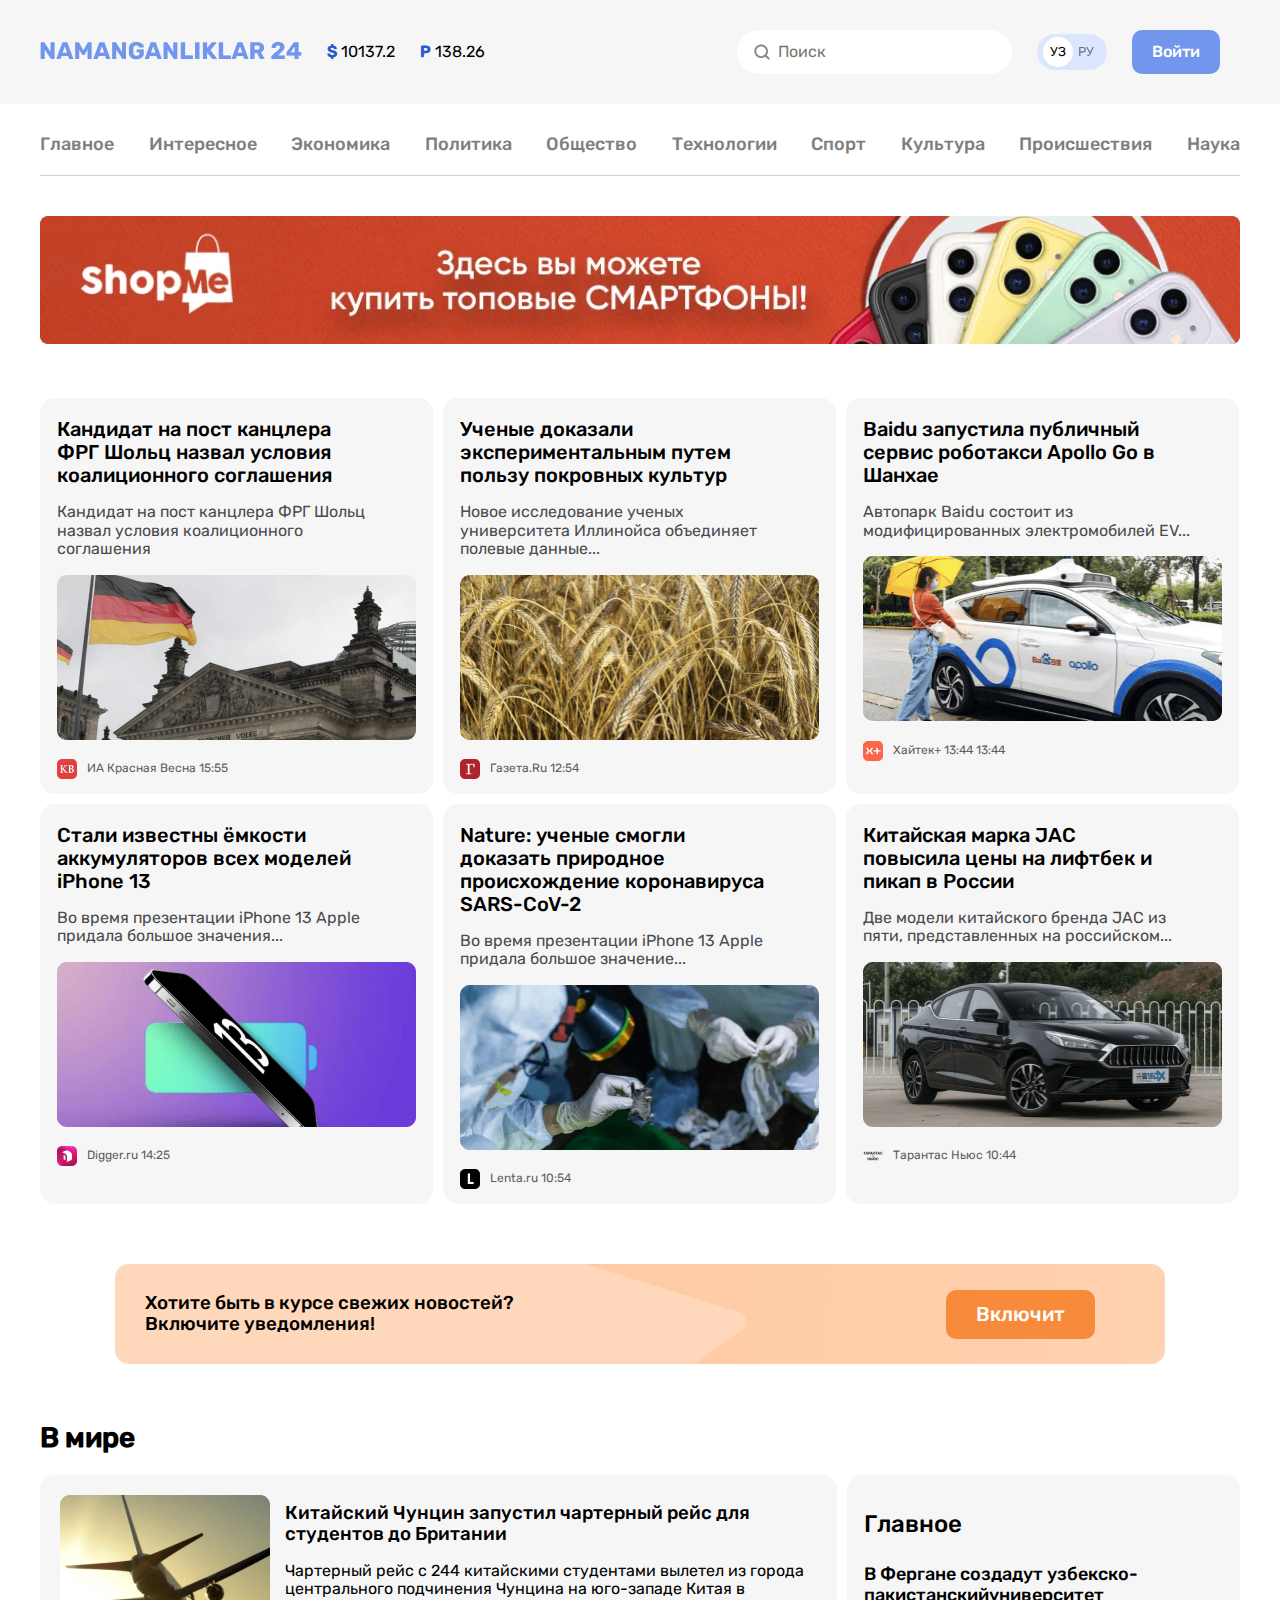
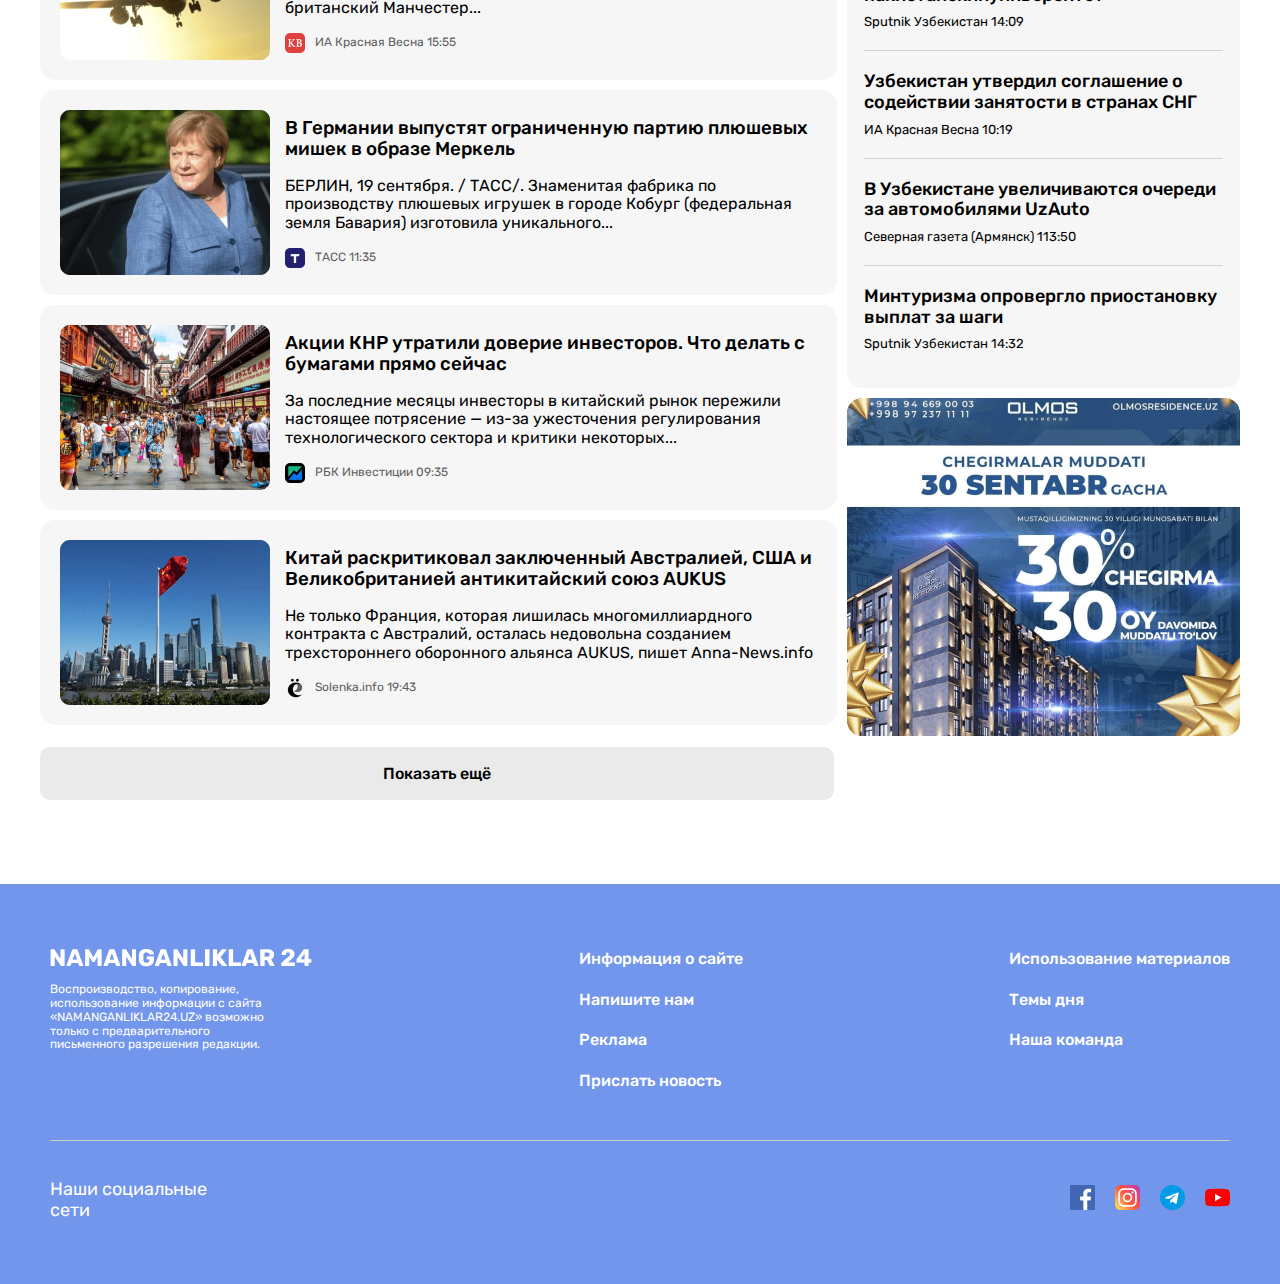
==== commit b2616440: "Remove padding and margin in footer-list" ====
--- a/index.html
+++ b/index.html
@@ -13,7 +13,7 @@
 
 <body>
 
-    <head class="header-wrapper">
+    <header class="header-wrapper">
         <div class="container">
             <div class="header-top">
                <div class="header-start">
@@ -37,7 +37,7 @@
                 </div>
             </div>
         </div>
-    </head>
+    </header>
 
     <!-- nav start -->
 
--- a/css/main.min.css
+++ b/css/main.min.css
@@ -1 +1 @@
-button,hr,input{overflow:visible}progress,sub,sup{vertical-align:baseline}[type=checkbox],[type=radio],legend{box-sizing:border-box;padding:0}html{line-height:1.15;-webkit-text-size-adjust:100%}body{margin:0}details,main{display:block}h1{font-size:2em;margin:.67em 0}hr{box-sizing:content-box;height:0}code,kbd,pre,samp{font-family:monospace,monospace;font-size:1em}a{background-color:transparent}abbr[title]{border-bottom:none;text-decoration:underline;text-decoration:underline dotted}b,strong{font-weight:bolder}small{font-size:80%}sub,sup{font-size:75%;line-height:0;position:relative}sub{bottom:-.25em}sup{top:-.5em}img{border-style:none}button,input,optgroup,select,textarea{font-family:inherit;font-size:100%;line-height:1.15;margin:0}button,select{text-transform:none}[type=button],[type=reset],[type=submit],button{-webkit-appearance:button}[type=button]::-moz-focus-inner,[type=reset]::-moz-focus-inner,[type=submit]::-moz-focus-inner,button::-moz-focus-inner{border-style:none;padding:0}[type=button]:-moz-focusring,[type=reset]:-moz-focusring,[type=submit]:-moz-focusring,button:-moz-focusring{outline:ButtonText dotted 1px}fieldset{padding:.35em .75em .625em}legend{color:inherit;display:table;max-width:100%;white-space:normal}textarea{overflow:auto}[type=number]::-webkit-inner-spin-button,[type=number]::-webkit-outer-spin-button{height:auto}[type=search]{-webkit-appearance:textfield;outline-offset:-2px}[type=search]::-webkit-search-decoration{-webkit-appearance:none}::-webkit-file-upload-button{-webkit-appearance:button;font:inherit}summary{display:list-item}[hidden],template{display:none}.header-end,.header-start,.header-top{display:-webkit-box;display:-ms-flexbox;-webkit-box-align:center}@font-face{font-family:Rubik;font-weight:400;font-display:swap;src:url("../fonts/rubik-v20-latin-regular.woff") format("woff"),url("../fonts/rubik-v20-latin-regular.woff2") format("woff2")}@font-face{font-family:Rubik;font-weight:500;font-display:swap;src:url("../fonts/rubik-v20-latin-500.woff") format("woff"),url("../fonts/rubik-v20-latin-500.woff2") format("woff2")}@font-face{font-family:Rubik;font-weight:400;font-display:swap;src:url("../fonts/rubik-v20-cyrillic-regular.woff") format("woff"),url("../fonts/rubik-v20-cyrillic-regular.woff2") format("woff2")}@font-face{font-family:Rubik;font-weight:500;font-display:swap;src:url("../fonts/rubik-v20-cyrillic-500.woff") format("woff"),url("../fonts/rubik-v20-cyrillic-500.woff2") format("woff2")}*{-webkit-box-sizing:border-box;box-sizing:border-box}body{margin:0;font-family:Rubik,Arial,sans-serif;font-weight:400}.container{width:1240px;margin:0 auto;padding:0 20px}.header-wrapper{background-color:#f6f6f6}.header-top{width:1180px;padding:30px 0;display:flex;-ms-flex-align:center;align-items:center;-webkit-box-pack:justify;-ms-flex-pack:justify;justify-content:space-between}.header-end,.header-start{display:flex;-ms-flex-align:center;align-items:center}.currency-list,.search-input{display:-webkit-box;display:-ms-flexbox;-webkit-box-align:center}.currency-list{display:flex;-ms-flex-align:center;align-items:center;list-style:none;margin:0;padding:0}.currency-list-item{margin-left:25px}.currency-list-item-symbol{font-size:16px;font-weight:750;color:#2959ce}.article-btn,.article-title h3,.nav-list-item a,.news-subtilte{font-weight:500}.search-input{width:275px;display:flex;-ms-flex-align:center;align-items:center;padding:13px 20px 13px 41px;background-color:#fff;background-image:url("../images/search.svg");background-repeat:no-repeat;background-position:15px,center;border-radius:60px;outline:transparent;-webkit-transition:.2s;-o-transition:.2s;transition:.2s;border:none}.lang-uz,.searchbar-list-item-lang{display:-webkit-box;display:-ms-flexbox;-webkit-box-align:center}.search-input:focus{-webkit-box-shadow:0 0 3px 0 #7296ec;box-shadow:0 0 3px 0 #7296ec;-webkit-transition:.2s;-o-transition:.2s;transition:.2s}.searchbar-list-item-lang{display:flex;-ms-flex-align:center;align-items:center;-ms-flex-pack:distribute;justify-content:space-around;width:70px;background-color:#dce6ff;border-radius:40px;margin:0 25px;padding:3px 10px 3px 3px}.lang-uz{width:30px;height:30px;display:flex;-ms-flex-align:center;align-items:center;-webkit-box-pack:center;-ms-flex-pack:center;justify-content:center;font-size:13px;border-radius:50%;background-color:#fff}.nav-list,.news-list{display:-webkit-box;display:-ms-flexbox;list-style:none}.lang-ru{opacity:.5;font-size:13px}.header-btn-link{text-decoration:none;padding:13px 20px;background:#7296ec;border-radius:10px;color:#fff;font-weight:500}.nav-list{display:flex;-webkit-box-align:center;-ms-flex-align:center;align-items:center;-webkit-box-pack:justify;-ms-flex-pack:justify;justify-content:space-between;margin:0 0 40px;padding:30px 0 20px;border-bottom:1px solid #d1d1d1}.nav-list-item a{color:#7f7f7f;text-decoration:none;font-size:18px}.shop-me{margin-bottom:60px}.news-list{display:flex;-ms-flex-wrap:wrap;flex-wrap:wrap;margin:40px 0 0;padding:0}.article,.news-list-item-end{display:-webkit-box;display:-ms-flexbox;-webkit-box-align:center}.news-list-item{width:393px;margin:10px 10px 0 0;padding:20px 43px 15px 17px;background-color:#f6f6f6;border-radius:15px}.footer-list-icon-item:last-child,.news-list-item:last-child,.news-list-item:nth-child(3){margin-right:0}.news-subtilte{font-size:20px;margin:0;padding-right:20px}.news-list-item-text{color:#4a4b4c}.news-list-item-end{display:flex;-ms-flex-align:center;align-items:center;margin:15px 0 0}.news-list-item-end::before{width:20px;height:20px;display:block;background-image:url("../images/flagin.png");content:""}.wheat::before{background-image:url("../images/little-icon.png")}.xaytek::before{background-image:url("../images/little-icon2.png")}.digger::before{background-image:url("../images/little-icon3.png")}.lenta::before{background-image:url("../images/little-icon4.png")}.tarantas::before{background-image:url("../images/little-icon5.png")}.tacc::before{background-image:url("../images/little-icon6.png")}.rbk::before{background-image:url("../images/little-icon7.png")}.solenko::before{background-image:url("../images/small-icon6.png")}.news-list-item-bottom-text{font-size:12px;margin:0 0 0 10px;color:#5e5f61}.article{width:1050px;height:100px;display:flex;-ms-flex-align:center;align-items:center;-webkit-box-pack:justify;-ms-flex-pack:justify;justify-content:space-between;background-image:url("../images/notification-background.png");border-radius:14px;margin:60px auto 0;padding:0 70px 0 30px}.world-news,.world-start-list-item{display:-webkit-box;display:-ms-flexbox}.article-title{width:404px}.article-btn{text-decoration:none;padding:13px 30px;background:#f78b3b;border-radius:10px;font-size:20px;color:#fff}.show-more,.world-start-item-link{color:#000;text-decoration:none}.world-news{display:flex;padding-bottom:100px}.world-title{font-size:28px;line-height:28px;margin-top:60px}.world-start-list{padding:0;margin:0}.world-start-list-item{width:797px;display:flex;-webkit-box-align:center;-ms-flex-align:center;align-items:center;margin-top:10px;padding:20px;background-color:#f6f6f6;border-radius:15px}.footer-bottom-item,.footer-top-item{display:-webkit-box;display:-ms-flexbox}.footer-list-end-item:first-child,.footer-list-start-item:first-child,.world-start-list-item:first-child{margin-top:0}.world-sart-item-wrapper{margin-left:15px}.world-start-item-heading{font-size:20px;font-weight:550}.world-start-item-link h3{margin:0;font-weight:500}.show-more-wrapper{margin-top:40px}.show-more{padding:17px 343px;background-color:#eaeaea;border-radius:10px;font-weight:500}.world-news-list-wrapper{width:393px;background:#f6f6f6;border-radius:15px;margin-left:10px;padding:20px 17px}.world-end-list{-webkit-padding-start:0;padding-inline-start:0;list-style:none}.world-end-list-main-title{margin:0 0 25px;font-weight:500}.world-list-item-end-title{margin:0 0 25px;font-weight:550}.world-list-item-end-subtitle{margin:0 0 10px;font-size:18px;font-weight:550}.world-list-end-text{margin:0;font-size:13px}.world-end-list-item{margin-bottom:20px;padding-bottom:20px;border-bottom:1px solid #d2d2d2}.world-end-list-item:last-child{margin:0;border:none;padding:0}.aside-olmos{margin-left:10px}.footer-wrapper{background-color:#7296ec}.footer{width:1180px;margin:0 auto;padding-top:64px;padding-bottom:45px}.footer-top-item{display:flex;-webkit-box-pack:justify;-ms-flex-pack:justify;justify-content:space-between}.footer-text-p{width:229px;font-size:12px;color:#fff;margin-bottom:58px}.footer-list-end,.footer-list-start{list-style:none;font-size:18px;color:#fff}.footer-list-end-item,.footer-list-start-item{margin-top:20px}.footer-item-link{text-decoration:none;font-size:16px;color:#fff;font-weight:500}.footer-seperator{width:100%;height:1px;margin:30px 0 20px;background-color:#cecece}.footer-bottom-item{display:flex;-webkit-box-align:center;-ms-flex-align:center;align-items:center;-webkit-box-pack:justify;-ms-flex-pack:justify;justify-content:space-between}.copyright-wrapper{width:160px}.copyright{color:#fff;font-size:18px}.footer-list-icon{display:-webkit-box;display:-ms-flexbox;display:flex;-webkit-box-align:center;-ms-flex-align:center;align-items:center;list-style:none}.footer-list-icon-item{margin-right:20px}+button,hr,input{overflow:visible}progress,sub,sup{vertical-align:baseline}[type=checkbox],[type=radio],legend{box-sizing:border-box;padding:0}html{line-height:1.15;-webkit-text-size-adjust:100%}body{margin:0}details,main{display:block}h1{font-size:2em;margin:.67em 0}hr{box-sizing:content-box;height:0}code,kbd,pre,samp{font-family:monospace,monospace;font-size:1em}a{background-color:transparent}abbr[title]{border-bottom:none;text-decoration:underline;text-decoration:underline dotted}b,strong{font-weight:bolder}small{font-size:80%}sub,sup{font-size:75%;line-height:0;position:relative}sub{bottom:-.25em}sup{top:-.5em}img{border-style:none}button,input,optgroup,select,textarea{font-family:inherit;font-size:100%;line-height:1.15;margin:0}button,select{text-transform:none}[type=button],[type=reset],[type=submit],button{-webkit-appearance:button}[type=button]::-moz-focus-inner,[type=reset]::-moz-focus-inner,[type=submit]::-moz-focus-inner,button::-moz-focus-inner{border-style:none;padding:0}[type=button]:-moz-focusring,[type=reset]:-moz-focusring,[type=submit]:-moz-focusring,button:-moz-focusring{outline:ButtonText dotted 1px}fieldset{padding:.35em .75em .625em}legend{color:inherit;display:table;max-width:100%;white-space:normal}textarea{overflow:auto}[type=number]::-webkit-inner-spin-button,[type=number]::-webkit-outer-spin-button{height:auto}[type=search]{-webkit-appearance:textfield;outline-offset:-2px}[type=search]::-webkit-search-decoration{-webkit-appearance:none}::-webkit-file-upload-button{-webkit-appearance:button;font:inherit}summary{display:list-item}[hidden],template{display:none}.header-end,.header-start,.header-top{display:-webkit-box;display:-ms-flexbox;-webkit-box-align:center}@font-face{font-family:Rubik;font-weight:400;font-display:swap;src:url("../fonts/rubik-v20-latin-regular.woff") format("woff"),url("../fonts/rubik-v20-latin-regular.woff2") format("woff2")}@font-face{font-family:Rubik;font-weight:500;font-display:swap;src:url("../fonts/rubik-v20-latin-500.woff") format("woff"),url("../fonts/rubik-v20-latin-500.woff2") format("woff2")}@font-face{font-family:Rubik;font-weight:400;font-display:swap;src:url("../fonts/rubik-v20-cyrillic-regular.woff") format("woff"),url("../fonts/rubik-v20-cyrillic-regular.woff2") format("woff2")}@font-face{font-family:Rubik;font-weight:500;font-display:swap;src:url("../fonts/rubik-v20-cyrillic-500.woff") format("woff"),url("../fonts/rubik-v20-cyrillic-500.woff2") format("woff2")}*{-webkit-box-sizing:border-box;box-sizing:border-box}body{margin:0;font-family:Rubik,Arial,sans-serif;font-weight:400}.container{width:1240px;margin:0 auto;padding:0 20px}.header-wrapper{background-color:#f6f6f6}.header-top{width:1180px;padding:30px 0;display:flex;-ms-flex-align:center;align-items:center;-webkit-box-pack:justify;-ms-flex-pack:justify;justify-content:space-between}.header-end,.header-start{display:flex;-ms-flex-align:center;align-items:center}.currency-list,.search-input{display:-webkit-box;display:-ms-flexbox;-webkit-box-align:center}.currency-list{display:flex;-ms-flex-align:center;align-items:center;list-style:none;margin:0;padding:0}.currency-list-item{margin-left:25px}.currency-list-item-symbol{font-size:16px;font-weight:750;color:#2959ce}.article-btn,.article-title h3,.nav-list-item a,.news-subtilte{font-weight:500}.search-input{width:275px;display:flex;-ms-flex-align:center;align-items:center;padding:13px 20px 13px 41px;background-color:#fff;background-image:url("../images/search.svg");background-repeat:no-repeat;background-position:15px,center;border-radius:60px;outline:transparent;-webkit-transition:.2s;-o-transition:.2s;transition:.2s;border:none}.lang-uz,.searchbar-list-item-lang{display:-webkit-box;display:-ms-flexbox;-webkit-box-align:center}.search-input:focus{-webkit-box-shadow:0 0 3px 0 #7296ec;box-shadow:0 0 3px 0 #7296ec;-webkit-transition:.2s;-o-transition:.2s;transition:.2s}.searchbar-list-item-lang{display:flex;-ms-flex-align:center;align-items:center;-ms-flex-pack:distribute;justify-content:space-around;width:70px;background-color:#dce6ff;border-radius:40px;margin:0 25px;padding:3px 10px 3px 3px}.lang-uz{width:30px;height:30px;display:flex;-ms-flex-align:center;align-items:center;-webkit-box-pack:center;-ms-flex-pack:center;justify-content:center;font-size:13px;border-radius:50%;background-color:#fff}.nav-list,.news-list{display:-webkit-box;display:-ms-flexbox;list-style:none}.lang-ru{opacity:.5;font-size:13px}.header-btn-link{text-decoration:none;padding:13px 20px;background:#7296ec;border-radius:10px;color:#fff;font-weight:500}.nav-list{display:flex;-webkit-box-align:center;-ms-flex-align:center;align-items:center;-webkit-box-pack:justify;-ms-flex-pack:justify;justify-content:space-between;margin:0 0 40px;padding:30px 0 20px;border-bottom:1px solid #d1d1d1}.nav-list-item a{color:#7f7f7f;text-decoration:none;font-size:18px}.shop-me{margin-bottom:60px}.news-list{display:flex;-ms-flex-wrap:wrap;flex-wrap:wrap;margin:40px 0 0;padding:0}.article,.news-list-item-end{display:-webkit-box;display:-ms-flexbox;-webkit-box-align:center}.news-list-item{width:393px;margin:10px 10px 0 0;padding:20px 43px 15px 17px;background-color:#f6f6f6;border-radius:15px}.footer-list-icon-item:last-child,.news-list-item:last-child,.news-list-item:nth-child(3){margin-right:0}.news-subtilte{font-size:20px;margin:0;padding-right:20px}.news-list-item-text{color:#4a4b4c}.news-list-item-end{display:flex;-ms-flex-align:center;align-items:center;margin:15px 0 0}.news-list-item-end::before{width:20px;height:20px;display:block;background-image:url("../images/flagin.png");content:""}.wheat::before{background-image:url("../images/little-icon.png")}.xaytek::before{background-image:url("../images/little-icon2.png")}.digger::before{background-image:url("../images/little-icon3.png")}.lenta::before{background-image:url("../images/little-icon4.png")}.tarantas::before{background-image:url("../images/little-icon5.png")}.tacc::before{background-image:url("../images/little-icon6.png")}.rbk::before{background-image:url("../images/little-icon7.png")}.solenko::before{background-image:url("../images/small-icon6.png")}.news-list-item-bottom-text{font-size:12px;margin:0 0 0 10px;color:#5e5f61}.article{width:1050px;height:100px;display:flex;-ms-flex-align:center;align-items:center;-webkit-box-pack:justify;-ms-flex-pack:justify;justify-content:space-between;background-image:url("../images/notification-background.png");border-radius:14px;margin:60px auto 0;padding:0 70px 0 30px}.world-news,.world-start-list-item{display:-webkit-box;display:-ms-flexbox}.article-title{width:404px}.article-btn{text-decoration:none;padding:13px 30px;background:#f78b3b;border-radius:10px;font-size:20px;color:#fff}.show-more,.world-start-item-link{color:#000;text-decoration:none}.world-news{display:flex;padding-bottom:100px}.world-title{font-size:28px;line-height:28px;margin-top:60px}.world-start-list{padding:0;margin:0}.world-start-list-item{width:797px;display:flex;-webkit-box-align:center;-ms-flex-align:center;align-items:center;margin-top:10px;padding:20px;background-color:#f6f6f6;border-radius:15px}.footer-bottom-item,.footer-top-item{display:-webkit-box;display:-ms-flexbox}.footer-list-end-item:first-child,.footer-list-start-item:first-child,.world-start-list-item:first-child{margin-top:0}.world-sart-item-wrapper{margin-left:15px}.world-start-item-heading{font-family:Rubik;font-weight:900;font-size:20px}.world-start-item-link h3{margin:0;font-weight:500}.show-more-wrapper{margin-top:40px}.show-more{padding:17px 343px;background-color:#eaeaea;border-radius:10px;font-weight:500}.world-news-list-wrapper{width:393px;background:#f6f6f6;border-radius:15px;margin-bottom:10px;margin-left:10px;padding:20px 17px}.world-end-list{padding:0;list-style:none}.world-end-list-main-title{font-size:24px;margin:0 0 25px;font-weight:500}.world-list-item-end-title{margin:0 0 25px;font-weight:550}.world-list-item-end-subtitle{margin:0 0 10px;font-size:18px;font-weight:550}.world-list-end-text{margin:0;font-size:13px}.world-end-list-item{margin-bottom:20px;padding-bottom:20px;border-bottom:1px solid #d2d2d2}.world-end-list-item:last-child{margin:0;border:none;padding:0}.aside-olmos{margin-left:10px}.footer-wrapper{background-color:#7296ec}.footer{width:1180px;margin:0 auto;padding-top:64px;padding-bottom:45px}.footer-top-item{display:flex;-webkit-box-pack:justify;-ms-flex-pack:justify;justify-content:space-between}.footer-text-p{width:229px;font-size:12px;color:#fff;margin-bottom:58px}.footer-list-end,.footer-list-start{margin:0;padding:0;list-style:none;font-size:18px;color:#fff}.footer-list-end-item,.footer-list-start-item{margin-top:20px}.footer-item-link{text-decoration:none;font-size:16px;color:#fff;font-weight:500}.footer-seperator{width:100%;height:1px;margin:30px 0 20px;background-color:#cecece}.footer-bottom-item{display:flex;-webkit-box-align:center;-ms-flex-align:center;align-items:center;-webkit-box-pack:justify;-ms-flex-pack:justify;justify-content:space-between}.copyright-wrapper{width:160px}.copyright{color:#fff;font-size:18px}.footer-list-icon{display:-webkit-box;display:-ms-flexbox;display:flex;-webkit-box-align:center;-ms-flex-align:center;align-items:center;margin:0;padding:0;list-style:none}.footer-list-icon-item{margin-right:20px}--- a/css/main.css
+++ b/css/main.css
@@ -1,3 +1,10 @@
+/*
+* Prefixed by https://autoprefixer.github.io
+* PostCSS: v8.4.14,
+* Autoprefixer: v10.4.7
+* Browsers: last 4 version
+*/
+
 
 @font-face {
     font-family: "Rubik";
@@ -117,7 +124,7 @@
         -ms-flex-align: center;
             align-items: center;
     padding: 13px 20px 13px 41px;
-    background-color: #FFFFFF;
+    background-color: #fff;
     background-image: url("../images/search.svg");
     background-repeat: no-repeat;
     background-position: 15px, center;
@@ -511,6 +518,8 @@
 }
 
 .footer-list-start{
+    margin: 0;
+    padding: 0;
     list-style: none;
     font-size: 18px;
     color: #fff;
@@ -532,6 +541,8 @@
 }
 
 .footer-list-end{
+    margin: 0;
+    padding: 0;
     list-style: none;
     font-size: 18px;
     color: #fff;
@@ -580,6 +591,8 @@
     -webkit-box-align: center;
         -ms-flex-align: center;
             align-items: center;
+    margin: 0;
+    padding: 0;
     list-style: none;
 }
 
